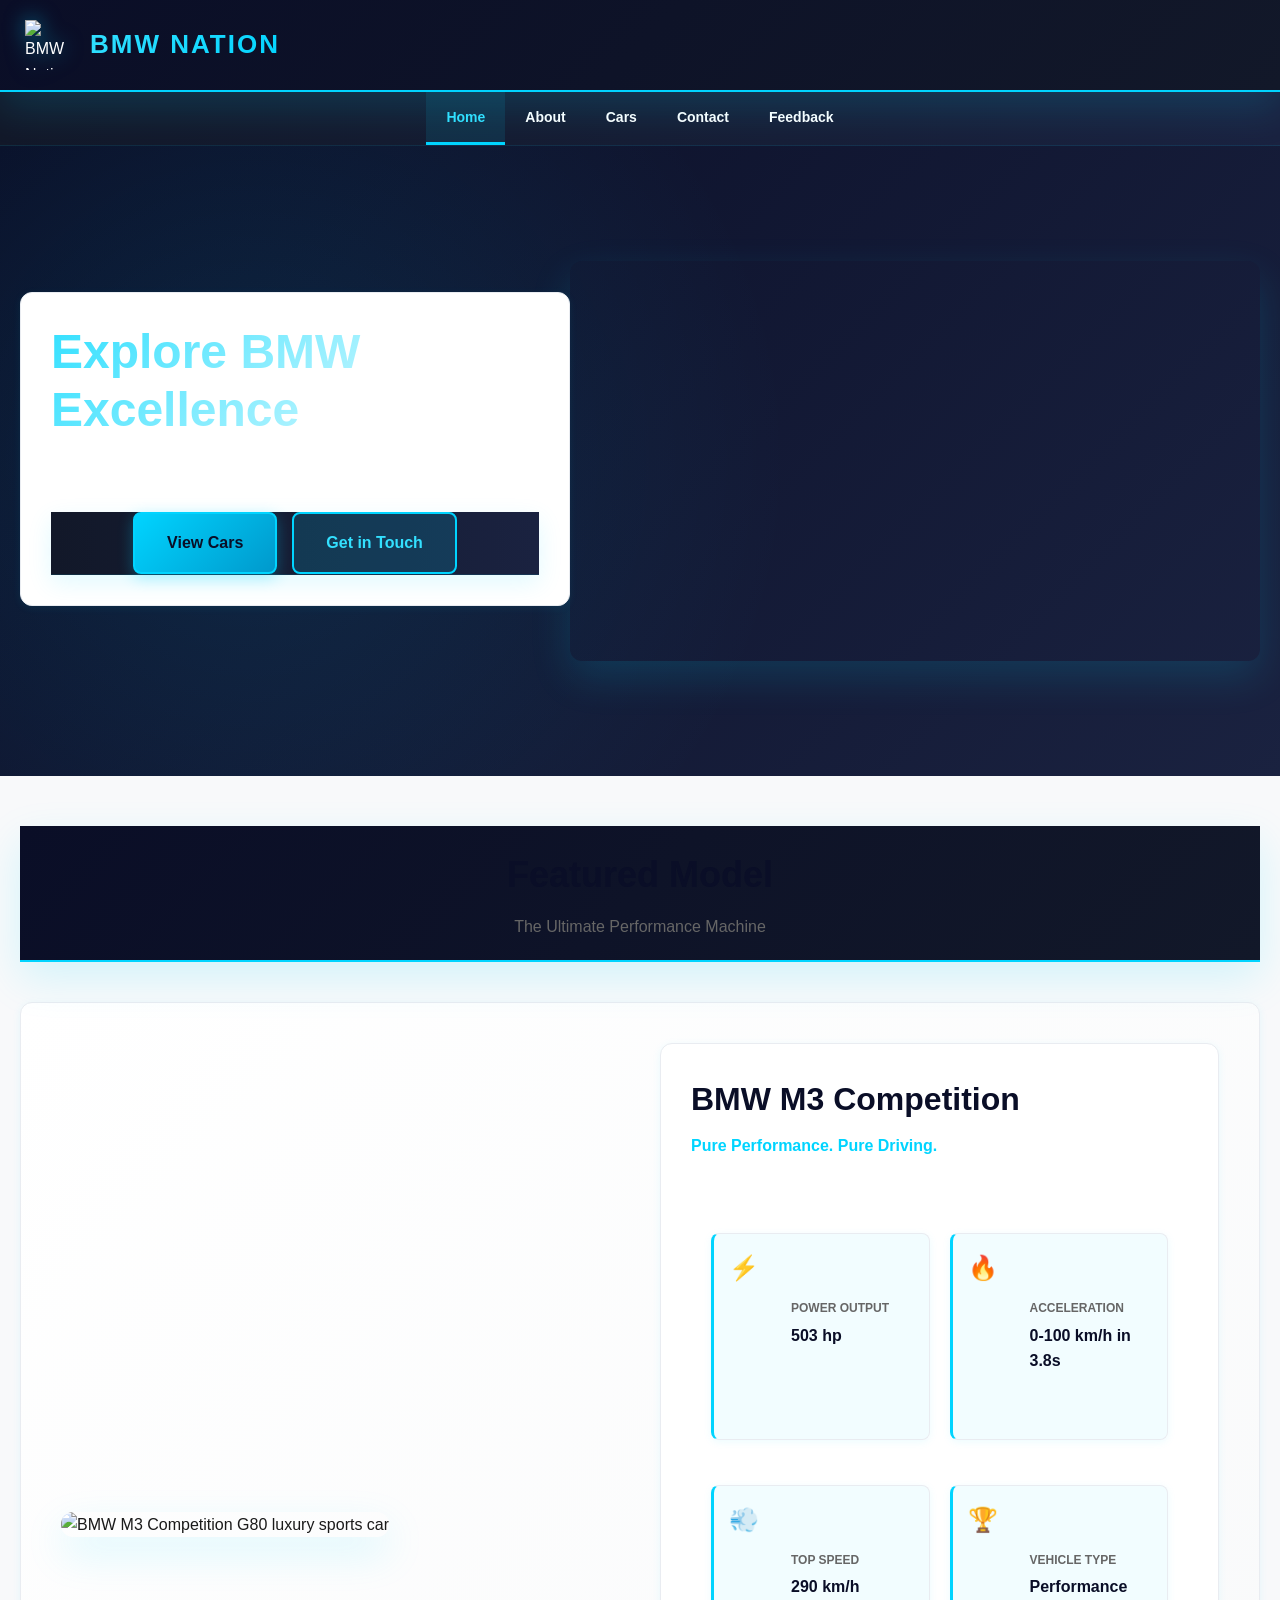
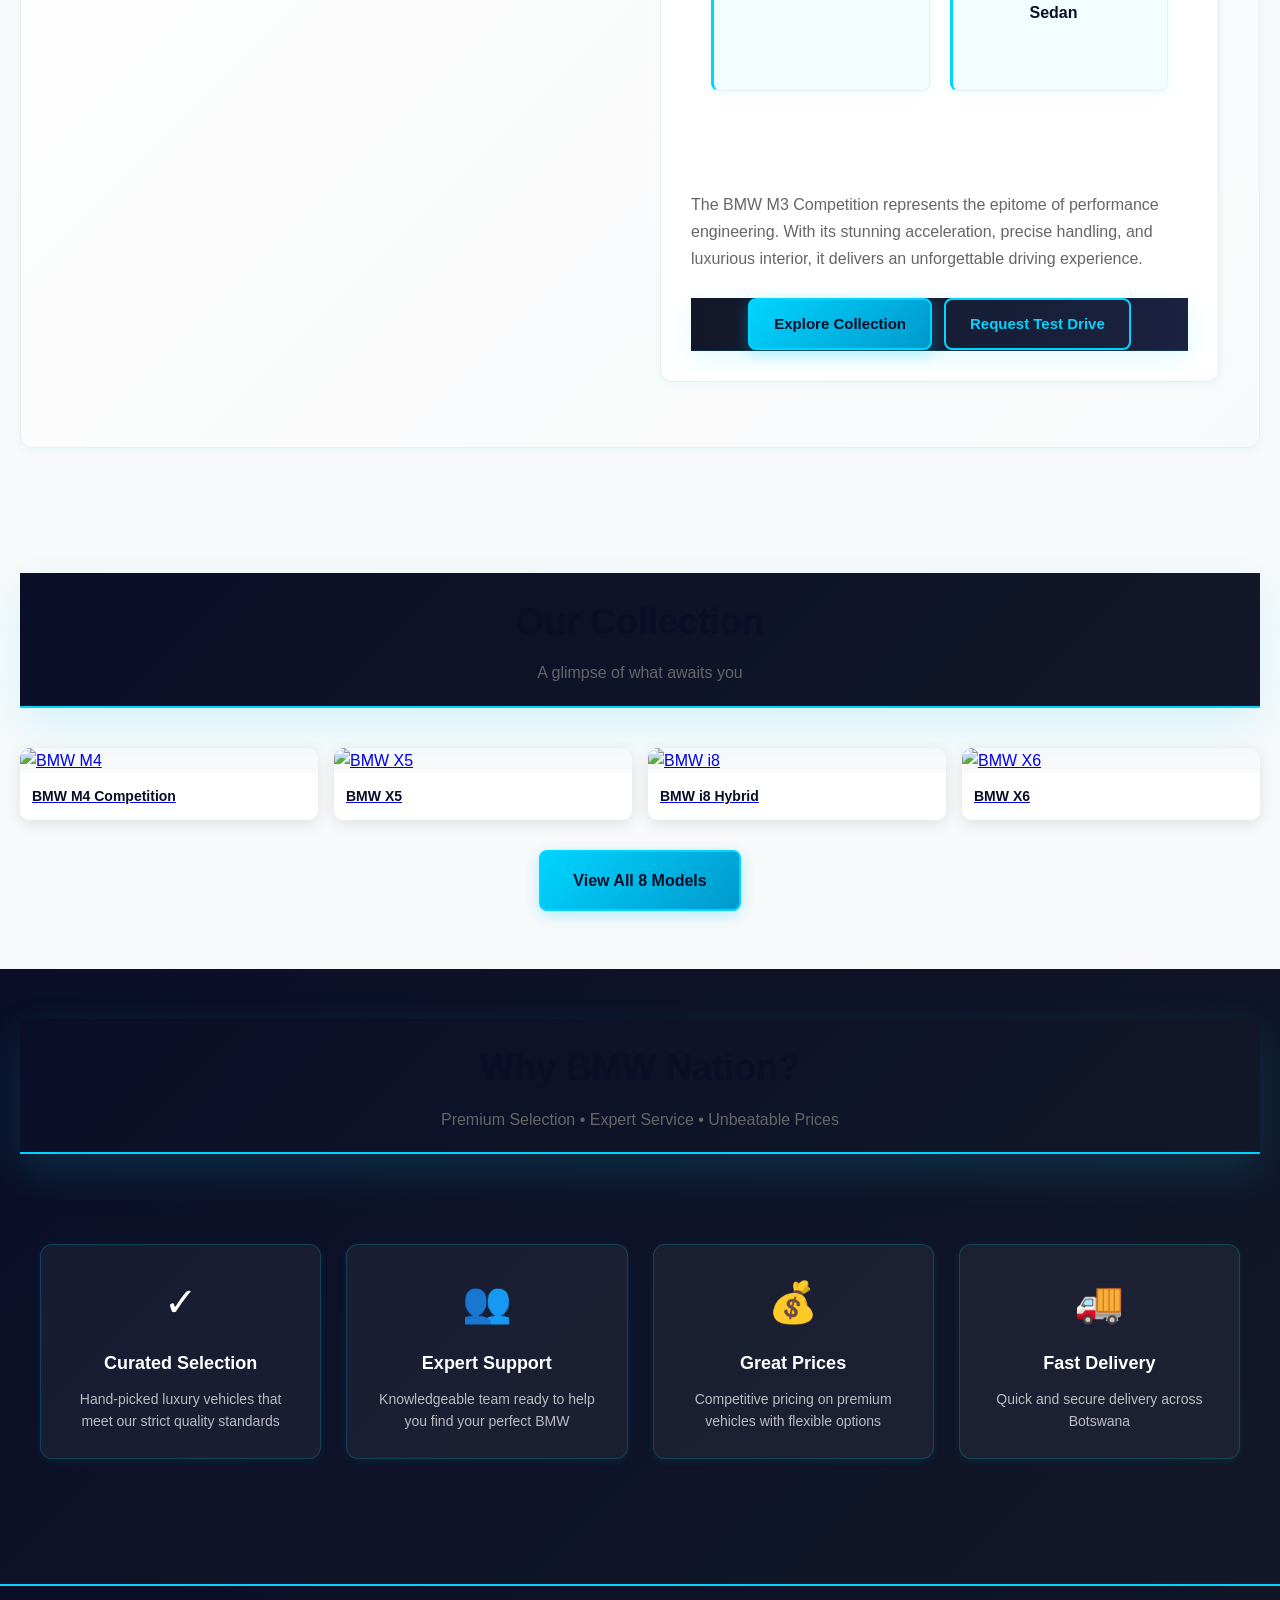
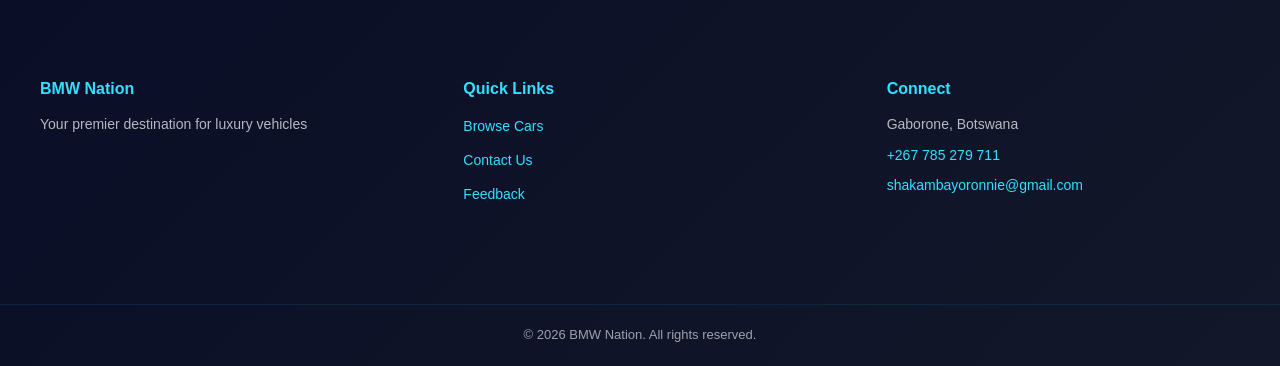
==== index.html @ ad5aec62 "Update index.html" ====
<!DOCTYPE html>
<html lang="en">
<head>
    <meta charset="UTF-8">
    <meta name="viewport" content="width=device-width, initial-scale=1.0">
    <meta name="description" content="BMW Nation - Explore luxury BMW vehicles with performance and innovation">
    <title>BMW Nation - Luxury Cars</title>
    <link rel="stylesheet" href="Styles.css">
</head>
<body>
    <header>
        <div class="header-container">
            <hgroup class="logo-section">
                <img src="logo.png" alt="BMW Nation Logo" class="logo">
                <h1>BMW NATION</h1>
            </hgroup>
            <p class="header-tagline">Luxury • Performance • Innovation</p>
        </div>
    </header>

    <nav aria-label="Main Navigation">
        <a href="index.html" class="nav-link active"><span>Home</span></a>
        <a href="About-us.html" class="nav-link"><span>About</span></a>
        <a href="Cars.html" class="nav-link"><span>Cars</span></a>
        <a href="Contact-us.html" class="nav-link"><span>Contact</span></a>
        <a href="Feedback.html" class="nav-link"><span>Feedback</span></a>
    </nav>

    <script>
        document.querySelectorAll('.nav-link').forEach(link => {
            if (link.href === window.location.href) {
                link.classList.add('active');
            } else {
                link.classList.remove('active');
            }
        });
    </script>

    <main>
        <section class="hero">
            <div class="hero-overlay"></div>
            <article class="hero-content">
                <h2 class="hero-title">Explore BMW Excellence</h2>
                <p class="hero-subtitle">Experience the pinnacle of luxury and performance</p>
                <nav class="hero-buttons">
                    <a href="Cars.html" class="btn btn-primary btn-lg">View Cars</a>
                    <a href="Contact-us.html" class="btn btn-secondary btn-lg">Get in Touch</a>
                </nav>
            </article>
            <div class="hero-image" style="
                background-image: url('https://upload.wikimedia.org/wikipedia/commons/3/31/BMW_G80_M3_Competition_BMW_Individual_Tanzanite_Blue_Metallic_%282%29.jpg');
                background-size: cover;
                background-position: center;
                display: block;
            "></div>
        </section>

        <section class="featured">
            <header class="section-header">
                <h2>Featured Model</h2>
                <p>The Ultimate Performance Machine</p>
            </header>
            <article class="featured-card">
                <figure class="featured-image">
                    <img src="https://upload.wikimedia.org/wikipedia/commons/3/31/BMW_G80_M3_Competition_BMW_Individual_Tanzanite_Blue_Metallic_%282%29.jpg"
                         alt="BMW M3 Competition G80 luxury sports car"
                         loading="eager">
                </figure>
                <article class="featured-content">
                    <h3>BMW M3 Competition</h3>
                    <p class="featured-tagline">Pure Performance. Pure Driving.</p>
                    <section class="specs-grid">
                        <article class="spec-item">
                            <span class="spec-icon">&#9889;</span>
                            <section class="spec-info">
                                <span class="spec-label">Power Output</span>
                                <span class="spec-value">503 hp</span>
                            </section>
                        </article>
                        <article class="spec-item">
                            <span class="spec-icon">&#128293;</span>
                            <section class="spec-info">
                                <span class="spec-label">Acceleration</span>
                                <span class="spec-value">0-100 km/h in 3.8s</span>
                            </section>
                        </article>
                        <article class="spec-item">
                            <span class="spec-icon">&#128168;</span>
                            <section class="spec-info">
                                <span class="spec-label">Top Speed</span>
                                <span class="spec-value">290 km/h</span>
                            </section>
                        </article>
                        <article class="spec-item">
                            <span class="spec-icon">&#127942;</span>
                            <section class="spec-info">
                                <span class="spec-label">Vehicle Type</span>
                                <span class="spec-value">Performance Sedan</span>
                            </section>
                        </article>
                    </section>
                    <p class="featured-description">The BMW M3 Competition represents the epitome of performance engineering. With its stunning acceleration, precise handling, and luxurious interior, it delivers an unforgettable driving experience.</p>
                    <nav class="featured-buttons">
                        <a href="Cars.html" class="btn btn-primary">Explore Collection</a>
                        <a href="Contact-us.html" class="btn btn-outline">Request Test Drive</a>
                    </nav>
                </article>
            </article>
        </section>

        <section style="padding: 50px 20px; background: #f8f9fa;">
            <header class="section-header">
                <h2>Our Collection</h2>
                <p>A glimpse of what awaits you</p>
            </header>
            <div style="display: grid; grid-template-columns: repeat(auto-fit, minmax(200px, 1fr)); gap: 16px; max-width: 1400px; margin: 0 auto;">
                <a href="Cars.html" style="display:block; border-radius:10px; overflow:hidden; box-shadow:0 4px 16px rgba(0,0,0,0.1); transition:transform 0.3s;" onmouseover="this.style.transform='translateY(-6px)'" onmouseout="this.style.transform='translateY(0)'">
                    <img src="https://upload.wikimedia.org/wikipedia/commons/c/c9/BMW_M4_Coupe_%28F82%29_front.JPG" alt="BMW M4" style="width:100%;height:150px;object-fit:cover;" loading="lazy">
                    <div style="padding:12px;background:#fff;font-weight:700;font-size:14px;color:#0a0e27;">BMW M4 Competition</div>
                </a>
                <a href="Cars.html" style="display:block; border-radius:10px; overflow:hidden; box-shadow:0 4px 16px rgba(0,0,0,0.1); transition:transform 0.3s;" onmouseover="this.style.transform='translateY(-6px)'" onmouseout="this.style.transform='translateY(0)'">
                    <img src="https://upload.wikimedia.org/wikipedia/commons/6/69/2024_BMW_X5.jpg" alt="BMW X5" style="width:100%;height:150px;object-fit:cover;" loading="lazy">
                    <div style="padding:12px;background:#fff;font-weight:700;font-size:14px;color:#0a0e27;">BMW X5</div>
                </a>
                <a href="Cars.html" style="display:block; border-radius:10px; overflow:hidden; box-shadow:0 4px 16px rgba(0,0,0,0.1); transition:transform 0.3s;" onmouseover="this.style.transform='translateY(-6px)'" onmouseout="this.style.transform='translateY(0)'">
                    <img src="https://upload.wikimedia.org/wikipedia/commons/b/b5/BMW_i8_%28I12%29_front.JPG" alt="BMW i8" style="width:100%;height:150px;object-fit:cover;" loading="lazy">
                    <div style="padding:12px;background:#fff;font-weight:700;font-size:14px;color:#0a0e27;">BMW i8 Hybrid</div>
                </a>
                <a href="Cars.html" style="display:block; border-radius:10px; overflow:hidden; box-shadow:0 4px 16px rgba(0,0,0,0.1); transition:transform 0.3s;" onmouseover="this.style.transform='translateY(-6px)'" onmouseout="this.style.transform='translateY(0)'">
                    <img src="https://upload.wikimedia.org/wikipedia/commons/1/15/BMW_X6_front.jpg" alt="BMW X6" style="width:100%;height:150px;object-fit:cover;" loading="lazy">
                    <div style="padding:12px;background:#fff;font-weight:700;font-size:14px;color:#0a0e27;">BMW X6</div>
                </a>
            </div>
            <div style="text-align:center;margin-top:30px;">
                <a href="Cars.html" class="btn btn-primary btn-lg">View All 8 Models</a>
            </div>
        </section>

        <section class="highlights">
            <header class="section-header">
                <h2>Why BMW Nation?</h2>
                <p>Premium Selection • Expert Service • Unbeatable Prices</p>
            </header>
            <section class="highlights-grid">
                <article class="highlight-card">
                    <span class="highlight-icon">&#10003;</span>
                    <h3>Curated Selection</h3>
                    <p>Hand-picked luxury vehicles that meet our strict quality standards</p>
                </article>
                <article class="highlight-card">
                    <span class="highlight-icon">&#128101;</span>
                    <h3>Expert Support</h3>
                    <p>Knowledgeable team ready to help you find your perfect BMW</p>
                </article>
                <article class="highlight-card">
                    <span class="highlight-icon">&#128176;</span>
                    <h3>Great Prices</h3>
                    <p>Competitive pricing on premium vehicles with flexible options</p>
                </article>
                <article class="highlight-card">
                    <span class="highlight-icon">&#128666;</span>
                    <h3>Fast Delivery</h3>
                    <p>Quick and secure delivery across Botswana</p>
                </article>
            </section>
        </section>
    </main>

    <footer>
        <div class="footer-content">
            <section class="footer-section">
                <h4>BMW Nation</h4>
                <p>Your premier destination for luxury vehicles</p>
            </section>
            <section class="footer-section">
                <h4>Quick Links</h4>
                <ul>
                    <li><a href="Cars.html">Browse Cars</a></li>
                    <li><a href="Contact-us.html">Contact Us</a></li>
                    <li><a href="Feedback.html">Feedback</a></li>
                </ul>
            </section>
            <section class="footer-section">
                <h4>Connect</h4>
                <p>Gaborone, Botswana</p>
                <p><a href="tel:+267785279711">+267 785 279 711</a></p>
                <p><a href="mailto:shakambayoronnie@gmail.com">shakambayoronnie@gmail.com</a></p>
            </section>
        </div>
        <div class="footer-bottom">
            <p>&copy; 2026 BMW Nation. All rights reserved.</p>
        </div>
    </footer>
</body>
</html>
---- Styles.css ----
/* =========================
   RESET & BASE STYLES
========================= */
* {
    margin: 0;
    padding: 0;
    box-sizing: border-box;
}

html {
    scroll-behavior: smooth;
}

/* =========================
   ROOT VARIABLES - CAR THEMED
========================= */
:root {
    --primary: #00d4ff;
    --primary-dark: #0099cc;
    --primary-light: #33e0ff;
    --dark: #0a0e27;
    --dark-secondary: #121829;
    --dark-tertiary: #1a2240;
    --light: #f8f9fa;
    --light-gray: #e9ecf1;
    --white: #ffffff;
    --text: #1a1a1a;
    --text-light: #666;
    --success: #4caf50;
    --error: #f44336;
    --accent: #ff6b35;
    --shadow-sm: 0 2px 8px rgba(0,212,255,0.08);
    --shadow-md: 0 8px 24px rgba(0,212,255,0.12);
    --shadow-lg: 0 16px 40px rgba(0,212,255,0.15);
    --transition: 0.3s cubic-bezier(0.25, 0.46, 0.45, 0.94);
}

/* =========================
   BODY & MAIN LAYOUT
========================= */
body {
    font-family: 'Segoe UI', Roboto, 'Helvetica Neue', Arial, sans-serif;
    background: var(--light);
    color: var(--text);
    min-height: 100vh;
    display: flex;
    flex-direction: column;
    overflow-x: hidden;
    line-height: 1.6;
}

main {
    flex: 1;
}

/* =========================
   HEADER - CAR LUXURY STYLE
========================= */
header {
    background: linear-gradient(135deg, var(--dark) 0%, var(--dark-secondary) 100%);
    color: var(--white);
    padding: 20px 25px;
    box-shadow: var(--shadow-lg);
    position: sticky;
    top: 0;
    z-index: 100;
    border-bottom: 2px solid var(--primary);
}

.header-container {
    display: flex;
    justify-content: space-between;
    align-items: center;
    max-width: 1400px;
    margin: 0 auto;
}

.logo-section {
    display: flex;
    align-items: center;
    gap: 15px;
}

header img {
    width: 50px;
    height: 50px;
    object-fit: contain;
    filter: drop-shadow(0 0 10px rgba(0,212,255,0.5));
}

header h1 {
    font-size: 26px;
    font-weight: 800;
    letter-spacing: 2px;
    background: linear-gradient(135deg, var(--primary-light) 0%, var(--primary) 100%);
    -webkit-background-clip: text;
    -webkit-text-fill-color: transparent;
    background-clip: text;
}

.header-tagline {
    font-size: 13px;
    color: var(--primary-light);
    font-weight: 600;
    letter-spacing: 1px;
    display: none;
}

/* =========================
   NAVIGATION - CAR THEMED
========================= */
nav {
    background: linear-gradient(90deg, var(--dark-secondary) 0%, var(--dark-tertiary) 100%);
    padding: 0;
    display: flex;
    justify-content: center;
    gap: 0;
    flex-wrap: wrap;
    box-shadow: var(--shadow-md);
    border-bottom: 1px solid rgba(0,212,255,0.1);
}

.nav-link {
    color: var(--white);
    text-decoration: none;
    padding: 14px 20px;
    font-weight: 600;
    font-size: 14px;
    transition: var(--transition);
    border-bottom: 3px solid transparent;
    display: flex;
    align-items: center;
    gap: 8px;
    position: relative;
}

.nav-icon {
    font-size: 18px;
    display: inline-block;
}

.nav-link:hover,
.nav-link.active {
    background: rgba(0,212,255,0.1);
    color: var(--primary-light);
    border-bottom-color: var(--primary);
}

/* =========================
   BUTTONS - WORKING & STYLED
========================= */
.btn {
    padding: 12px 24px;
    border: none;
    border-radius: 8px;
    cursor: pointer;
    font-weight: 700;
    font-size: 15px;
    transition: var(--transition);
    text-decoration: none;
    display: inline-block;
    text-align: center;
    outline: none;
    position: relative;
    overflow: hidden;
}

.btn:active {
    transform: scale(0.98);
}

/* Primary Button */
.btn-primary {
    background: linear-gradient(135deg, var(--primary) 0%, var(--primary-dark) 100%);
    color: var(--dark);
    border: 2px solid var(--primary);
    box-shadow: 0 4px 15px rgba(0,212,255,0.3);
}

.btn-primary:hover {
    transform: translateY(-2px);
    box-shadow: 0 8px 25px rgba(0,212,255,0.4);
    background: linear-gradient(135deg, var(--primary-light) 0%, var(--primary) 100%);
}

.btn-primary:disabled {
    opacity: 0.5;
    cursor: not-allowed;
    transform: none;
}

/* Secondary Button */
.btn-secondary {
    background: rgba(0,212,255,0.15);
    color: var(--primary-light);
    border: 2px solid var(--primary);
}

.btn-secondary:hover {
    background: var(--primary);
    color: var(--dark);
    transform: translateY(-2px);
}

/* Outline Button */
.btn-outline {
    background: transparent;
    color: var(--primary);
    border: 2px solid var(--primary);
}

.btn-outline:hover {
    background: var(--primary);
    color: var(--dark);
    transform: translateY(-2px);
}

/* Small Button */
.btn-small {
    padding: 8px 16px;
    font-size: 13px;
    border-radius: 6px;
}

/* Large Button */
.btn-lg {
    padding: 16px 32px;
    font-size: 16px;
}

/* Block Button */
.btn-block {
    width: 100%;
}

/* Pagination Button */
.btn-pagination {
    padding: 10px 18px;
    background: var(--dark-secondary);
    color: var(--white);
    border: 2px solid var(--primary);
    font-size: 13px;
}

.btn-pagination:hover:not(:disabled) {
    background: var(--primary);
    color: var(--dark);
}

.btn-pagination:disabled {
    opacity: 0.3;
    cursor: not-allowed;
}

/* =========================
   SECTIONS
========================= */
section {
    padding: 50px 20px;
}

article {
    background: var(--white);
    padding: 30px;
    border-radius: 12px;
    margin-bottom: 25px;
    box-shadow: var(--shadow-sm);
    transition: var(--transition);
    border: 1px solid var(--light-gray);
}

article:hover {
    box-shadow: var(--shadow-md);
    transform: translateY(-2px);
}

/* =========================
   HERO SECTION - CAR THEMED
========================= */
.hero {
    min-height: 70vh;
    background: linear-gradient(135deg, var(--dark) 0%, var(--dark-tertiary) 100%);
    display: flex;
    align-items: center;
    justify-content: space-between;
    text-align: left;
    color: var(--white);
    position: relative;
    overflow: hidden;
    padding: 60px 20px;
}

.hero-overlay {
    position: absolute;
    top: 0;
    left: 0;
    right: 0;
    bottom: 0;
    background: radial-gradient(circle at 20% 50%, rgba(0,212,255,0.1) 0%, transparent 50%);
    pointer-events: none;
}

.hero-content {
    z-index: 2;
    max-width: 550px;
    animation: fadeInUp 0.8s ease-out;
}

.hero-title {
    font-size: 48px;
    font-weight: 800;
    margin-bottom: 15px;
    background: linear-gradient(135deg, var(--primary-light) 0%, var(--white) 100%);
    -webkit-background-clip: text;
    -webkit-text-fill-color: transparent;
    background-clip: text;
    line-height: 1.2;
}

.hero-subtitle {
    font-size: 18px;
    color: rgba(255,255,255,0.8);
    margin-bottom: 30px;
    line-height: 1.6;
}

.hero-buttons {
    display: flex;
    gap: 15px;
    flex-wrap: wrap;
}

.hero-image {
    flex: 1;
    min-height: 400px;
    border-radius: 12px;
    box-shadow: var(--shadow-lg);
    display: none;
}

@keyframes fadeInUp {
    from {
        opacity: 0;
        transform: translateY(30px);
    }
    to {
        opacity: 1;
        transform: translateY(0);
    }
}

/* =========================
   FEATURED SECTION
========================= */
.featured {
    max-width: 1400px;
    margin: 0 auto;
}

.section-header {
    text-align: center;
    margin-bottom: 40px;
}

.section-header h2 {
    font-size: 36px;
    font-weight: 800;
    color: var(--dark);
    margin-bottom: 10px;
}

.section-header p {
    font-size: 16px;
    color: var(--text-light);
}

.featured-card {
    display: grid;
    grid-template-columns: 1fr 1fr;
    gap: 40px;
    align-items: center;
    padding: 40px;
    background: linear-gradient(135deg, var(--white) 0%, var(--light) 100%);
    border: 1px solid var(--light-gray);
}

.featured-image img {
    width: 100%;
    border-radius: 12px;
    box-shadow: var(--shadow-lg);
    transition: var(--transition);
}

.featured-image:hover img {
    transform: scale(1.05);
}

.featured-content h3 {
    font-size: 32px;
    font-weight: 800;
    margin-bottom: 8px;
    color: var(--dark);
}

.featured-tagline {
    color: var(--primary);
    font-weight: 700;
    margin-bottom: 20px;
    font-size: 16px;
}

.specs-grid {
    display: grid;
    grid-template-columns: 1fr 1fr;
    gap: 20px;
    margin: 25px 0;
}

.spec-item {
    display: flex;
    gap: 12px;
    padding: 15px;
    background: rgba(0,212,255,0.05);
    border-radius: 8px;
    border-left: 3px solid var(--primary);
}

.spec-icon {
    font-size: 24px;
}

.spec-label {
    display: block;
    font-size: 12px;
    color: var(--text-light);
    font-weight: 600;
    text-transform: uppercase;
    margin-bottom: 4px;
}

.spec-value {
    display: block;
    font-size: 16px;
    font-weight: 700;
    color: var(--dark);
}

.featured-description {
    color: var(--text-light);
    margin: 20px 0;
    line-height: 1.7;
}

.featured-buttons {
    display: flex;
    gap: 12px;
    margin-top: 25px;
}

/* =========================
   HIGHLIGHTS SECTION
========================= */
.highlights {
    background: linear-gradient(135deg, var(--dark) 0%, var(--dark-secondary) 100%);
    color: var(--white);
}

.highlights-grid {
    display: grid;
    grid-template-columns: repeat(auto-fit, minmax(250px, 1fr));
    gap: 25px;
}

.highlight-card {
    background: rgba(255,255,255,0.05);
    padding: 25px;
    border-radius: 12px;
    text-align: center;
    border: 1px solid rgba(0,212,255,0.2);
    transition: var(--transition);
}

.highlight-card:hover {
    background: rgba(0,212,255,0.1);
    border-color: var(--primary);
    transform: translateY(-5px);
}

.highlight-icon {
    font-size: 40px;
    margin-bottom: 15px;
    display: inline-block;
    transition: var(--transition);
}

.highlight-card:hover .highlight-icon {
    transform: scale(1.2) rotate(5deg);
}

.highlight-card h3 {
    font-size: 18px;
    font-weight: 700;
    margin-bottom: 10px;
    color: var(--white);
}

.highlight-card p {
    font-size: 14px;
    color: rgba(255,255,255,0.7);
    line-height: 1.6;
}

/* =========================
   CAR GRID
========================= */
.showroom {
    max-width: 1400px;
    margin: 0 auto;
}

.car-grid {
    display: grid;
    grid-template-columns: repeat(auto-fit, minmax(280px, 1fr));
    gap: 25px;
    padding: 20px 0;
}

.car-card {
    background: var(--white);
    border-radius: 12px;
    overflow: hidden;
    box-shadow: var(--shadow-sm);
    transition: var(--transition);
    border: 1px solid var(--light-gray);
    display: flex;
    flex-direction: column;
}

.car-card:hover {
    transform: translateY(-10px);
    box-shadow: var(--shadow-lg);
    border-color: var(--primary);
}

.car-image-wrapper {
    position: relative;
    overflow: hidden;
    height: 240px;
}

.car-image-wrapper img {
    width: 100%;
    height: 100%;
    object-fit: cover;
    transition: var(--transition);
}

.car-card:hover .car-image-wrapper img {
    transform: scale(1.1) rotate(1deg);
}

.car-badge {
    position: absolute;
    top: 12px;
    right: 12px;
    background: var(--primary);
    color: var(--dark);
    padding: 6px 12px;
    border-radius: 20px;
    font-weight: 700;
    font-size: 12px;
    text-transform: uppercase;
}

.car-body {
    padding: 20px;
    flex-grow: 1;
    display: flex;
    flex-direction: column;
}

.car-body h3 {
    font-size: 20px;
    margin-bottom: 8px;
    color: var(--dark);
    font-weight: 800;
}

.car-specs {
    color: var(--text-light);
    font-size: 13px;
    margin-bottom: 8px;
    font-weight: 500;
}

.car-price {
    color: var(--primary);
    font-size: 18px;
    font-weight: 800;
    margin-bottom: 12px;
}

.car-body .btn {
    margin-top: auto;
}

/* =========================
   PAGINATION
========================= */
.pagination-container {
    display: flex;
    justify-content: center;
    align-items: center;
    gap: 20px;
    padding: 40px 20px;
    flex-wrap: wrap;
}

.page-info {
    font-weight: 700;
    color: var(--dark);
    min-width: 140px;
    text-align: center;
    font-size: 15px;
}

/* =========================
   CONTACT SECTION
========================= */
.contact-hero {
    background: linear-gradient(135deg, var(--dark) 0%, var(--dark-secondary) 100%);
    color: var(--white);
    text-align: center;
    padding: 60px 20px;
    border-bottom: 2px solid var(--primary);
}

.contact-hero-content h2 {
    font-size: 36px;
    color: var(--white);
    margin-bottom: 12px;
    font-weight: 800;
}

.contact-hero-content p {
    font-size: 16px;
    color: var(--primary-light);
}

.contact-section {
    max-width: 1400px;
    margin: 0 auto;
}

.contact-grid {
    display: grid;
    grid-template-columns: 1fr 1fr;
    gap: 30px;
}

.contact-info-card,
.contact-form-card {
    padding: 30px;
    background: var(--white);
    border-radius: 12px;
    box-shadow: var(--shadow-sm);
    border: 1px solid var(--light-gray);
}

.contact-info-card h3,
.contact-form-card h3 {
    font-size: 22px;
    margin-bottom: 25px;
    color: var(--dark);
    font-weight: 800;
}

.info-item {
    display: flex;
    gap: 15px;
    margin-bottom: 25px;
    padding-bottom: 20px;
    border-bottom: 1px solid var(--light-gray);
}

.info-item:last-child {
    border-bottom: none;
}

.info-icon {
    font-size: 28px;
    flex-shrink: 0;
}

.info-label {
    font-weight: 700;
    color: var(--primary);
    font-size: 12px;
    text-transform: uppercase;
    margin-bottom: 4px;
    display: block;
}

.info-text {
    color: var(--text);
    font-weight: 500;
    margin: 0;
}

.info-text a {
    color: var(--primary);
    text-decoration: none;
    font-weight: 700;
    transition: var(--transition);
}

.info-text a:hover {
    color: var(--primary-dark);
    text-decoration: underline;
}

/* =========================
   FORM STYLES
========================= */
.form-group {
    margin-bottom: 20px;
}

label {
    display: block;
    font-weight: 700;
    margin-bottom: 8px;
    color: var(--dark);
    font-size: 14px;
}

input[type="text"],
input[type="email"],
input[type="tel"],
input[type="number"],
textarea,
input[type="range"] {
    width: 100%;
    padding: 12px 14px;
    border: 2px solid var(--light-gray);
    border-radius: 8px;
    font-family: inherit;
    font-size: 14px;
    transition: var(--transition);
    background: var(--white);
}

input[type="text"]:focus,
input[type="email"]:focus,
input[type="tel"]:focus,
input[type="number"]:focus,
textarea:focus {
    outline: none;
    border-color: var(--primary);
    box-shadow: 0 0 0 3px rgba(0,212,255,0.1);
}

textarea {
    resize: vertical;
    min-height: 120px;
}

input[type="range"] {
    padding: 0;
    height: 6px;
    cursor: pointer;
}

.error-message {
    color: var(--error);
    font-size: 13px;
    margin-top: 6px;
    display: none;
    font-weight: 600;
}

.success-message {
    background: #e8f5e9;
    color: var(--success);
    padding: 14px 16px;
    border-radius: 8px;
    margin-top: 15px;
    font-weight: 600;
    border-left: 4px solid var(--success);
}

/* =========================
   RATING INPUT
========================= */
.rating-input {
    display: flex;
    gap: 15px;
    align-items: center;
}

#rating-display {
    font-weight: 700;
    color: var(--primary);
    min-width: 70px;
    text-align: right;
    font-size: 16px;
}

/* =========================
   FEEDBACK SECTION
========================= */
.feedback-hero {
    background: linear-gradient(135deg, var(--dark) 0%, var(--dark-secondary) 100%);
    color: var(--white);
    text-align: center;
    padding: 60px 20px;
    border-bottom: 2px solid var(--primary);
}

.feedback-hero-content h2 {
    font-size: 36px;
    color: var(--white);
    margin-bottom: 12px;
    font-weight: 800;
}

.feedback-hero-content p {
    font-size: 16px;
    color: var(--primary-light);
}

.feedback-section {
    max-width: 1400px;
    margin: 0 auto;
}

.feedback-grid {
    display: grid;
    grid-template-columns: 1fr 1fr;
    gap: 30px;
}

.feedback-form-card,
.feedback-list-card {
    padding: 30px;
    background: var(--white);
    border-radius: 12px;
    box-shadow: var(--shadow-sm);
    border: 1px solid var(--light-gray);
}

.feedback-form-card h3,
.feedback-list-card h3 {
    font-size: 22px;
    margin-bottom: 25px;
    color: var(--dark);
    font-weight: 800;
}

.feedback-card {
    background: linear-gradient(135deg, var(--white) 0%, var(--light) 100%);
    padding: 18px;
    margin-bottom: 15px;
    border-radius: 10px;
    box-shadow: var(--shadow-sm);
    transition: var(--transition);
    border-left: 4px solid var(--primary);
    border: 1px solid var(--light-gray);
}

.feedback-card:hover {
    box-shadow: var(--shadow-md);
    transform: translateY(-2px);
    border-color: var(--primary);
}

.feedback-header {
    display: flex;
    justify-content: space-between;
    align-items: center;
    margin-bottom: 12px;
}

.feedback-header h4 {
    font-size: 16px;
    margin: 0;
    color: var(--dark);
    font-weight: 700;
}

.feedback-rating {
    color: #ffc107;
    font-weight: 700;
    font-size: 14px;
}

.feedback-message {
    color: var(--text-light);
    margin-bottom: 10px;
    line-height: 1.5;
    font-size: 14px;
}

.feedback-meta {
    font-size: 12px;
    color: #999;
    font-style: italic;
}

.empty-state {
    text-align: center;
    color: var(--text-light);
    padding: 30px;
    font-style: italic;
}

#feedback-count {
    color: var(--primary);
    font-weight: 700;
}

/* =========================
   ABOUT PAGE
========================= */
.about-hero {
    background: linear-gradient(135deg, var(--dark) 0%, var(--dark-secondary) 100%);
    color: var(--white);
    text-align: center;
    padding: 60px 20px;
    border-bottom: 2px solid var(--primary);
}

.about-hero h2 {
    font-size: 36px;
    color: var(--white);
    margin-bottom: 12px;
    font-weight: 800;
}

.about-hero p {
    font-size: 16px;
    color: var(--primary-light);
}

.about-content {
    max-width: 1000px;
    margin: 0 auto;
}

.about-article {
    padding: 30px;
}

.article-icon {
    font-size: 40px;
    margin-bottom: 15px;
    display: inline-block;
}

.about-article h3 {
    font-size: 24px;
    margin-bottom: 15px;
    color: var(--dark);
    font-weight: 800;
}

.features-list {
    display: grid;
    grid-template-columns: 1fr 1fr;
    gap: 20px;
    margin-top: 15px;
}

.feature-item {
    display: flex;
    gap: 12px;
    padding: 15px;
    background: rgba(0,212,255,0.05);
    border-radius: 8px;
    border-left: 3px solid var(--primary);
}

.feature-badge {
    font-size: 24px;
    flex-shrink: 0;
}

.feature-item strong {
    color: var(--dark);
    font-weight: 700;
    display: block;
    margin-bottom: 4px;
}

.feature-item p {
    font-size: 13px;
    color: var(--text-light);
    margin: 0;
}

.stats-article {
    background: linear-gradient(135deg, var(--dark) 0%, var(--dark-secondary) 100%);
    color: var(--white);
}

.stats-article h3 {
    color: var(--white);
}

.stats-grid {
    display: grid;
    grid-template-columns: repeat(auto-fit, minmax(150px, 1fr));
    gap: 20px;
    margin-top: 20px;
}

.stat {
    text-align: center;
    padding: 20px;
    background: rgba(0,212,255,0.1);
    border-radius: 8px;
    border: 1px solid rgba(0,212,255,0.2);
}

.stat-number {
    font-size: 32px;
    font-weight: 800;
    color: var(--primary-light);
    display: block;
    margin-bottom: 8px;
}

.stat-label {
    font-size: 13px;
    color: rgba(255,255,255,0.8);
    font-weight: 600;
    text-transform: uppercase;
}

.cta-article {
    text-align: center;
    background: linear-gradient(135deg, var(--primary) 0%, var(--primary-dark) 100%);
    color: var(--dark);
}

.cta-article h3 {
    color: var(--dark);
    margin-bottom: 12px;
}

.cta-article p {
    color: rgba(0,0,0,0.8);
    margin-bottom: 20px;
}

.cta-buttons {
    display: flex;
    gap: 12px;
    justify-content: center;
    flex-wrap: wrap;
}

.cta-section {
    text-align: center;
    padding: 60px 20px;
    background: linear-gradient(135deg, var(--dark) 0%, var(--dark-secondary) 100%);
    color: var(--white);
}

.cta-section h2 {
    color: var(--white);
    margin-bottom: 12px;
    font-size: 32px;
}

.cta-section p {
    color: var(--primary-light);
    margin-bottom: 25px;
    font-size: 16px;
}

.showroom-hero {
    background: linear-gradient(135deg, var(--dark) 0%, var(--dark-secondary) 100%);
    color: var(--white);
    text-align: center;
    padding: 60px 20px;
    border-bottom: 2px solid var(--primary);
}

.showroom-hero-content h2 {
    font-size: 36px;
    color: var(--white);
    margin-bottom: 12px;
    font-weight: 800;
}

.showroom-hero-content p {
    font-size: 16px;
    color: var(--primary-light);
}

/* =========================
   FOOTER - CAR THEMED
========================= */
footer {
    background: linear-gradient(135deg, var(--dark) 0%, var(--dark-secondary) 100%);
    color: var(--white);
    margin-top: auto;
    border-top: 2px solid var(--primary);
}

.footer-content {
    display: grid;
    grid-template-columns: repeat(auto-fit, minmax(250px, 1fr));
    gap: 30px;
    max-width: 1400px;
    margin: 0 auto;
    padding: 40px 20px;
}

.footer-section h4 {
    font-weight: 800;
    margin-bottom: 12px;
    color: var(--primary-light);
    font-size: 16px;
}

.footer-section p {
    color: rgba(255,255,255,0.7);
    margin-bottom: 8px;
    font-size: 14px;
}

.footer-section ul {
    list-style: none;
}

.footer-section li {
    margin-bottom: 8px;
}

.footer-section a {
    color: var(--primary-light);
    text-decoration: none;
    transition: var(--transition);
    font-size: 14px;
}

.footer-section a:hover {
    color: var(--primary);
    text-decoration: underline;
}

.footer-bottom {
    text-align: center;
    padding: 20px;
    border-top: 1px solid rgba(0,212,255,0.1);
    color: rgba(255,255,255,0.6);
    font-size: 13px;
}

/* =========================
   RESPONSIVE DESIGN
========================= */
@media (max-width: 1024px) {
    .featured-card {
        grid-template-columns: 1fr;
        gap: 25px;
    }

    .contact-grid,
    .feedback-grid {
        grid-template-columns: 1fr;
    }

    .car-grid {
        grid-template-columns: repeat(auto-fit, minmax(200px, 1fr));
    }
}

@media (max-width: 768px) {
    header {
        padding: 15px;
    }

    .header-container {
        flex-direction: column;
        gap: 10px;
    }

    header h1 {
        font-size: 20px;
    }

    .header-tagline {
        display: block;
    }

    nav {
        flex-wrap: wrap;
    }

    .nav-link {
        padding: 10px 12px;
        font-size: 12px;
        flex: 1;
        min-width: 60px;
    }

    .nav-icon {
        display: block;
    }

    section {
        padding: 35px 15px;
    }

    .hero {
        min-height: 50vh;
        padding: 40px 15px;
    }

    .hero-title {
        font-size: 28px;
    }

    .hero-subtitle {
        font-size: 14px;
    }

    .hero-buttons {
        flex-direction: column;
    }

    .section-header h2 {
        font-size: 26px;
    }

    .featured-card {
        padding: 20px;
    }

    .specs-grid {
        grid-template-columns: 1fr;
    }

    .highlights-grid {
        grid-template-columns: 1fr;
    }

    .car-grid {
        grid-template-columns: 1fr;
        gap: 15px;
    }

    .car-image-wrapper {
        height: 200px;
    }

    .pagination-container {
        flex-direction: column;
        gap: 12px;
        padding: 25px 15px;
    }

    .btn-pagination {
        width: 100%;
    }

    .contact-grid,
    .feedback-grid {
        gap: 20px;
    }

    .contact-info-card,
    .contact-form-card,
    .feedback-form-card,
    .feedback-list-card {
        padding: 20px;
    }

    .info-item {
        gap: 10px;
    }

    .features-list {
        grid-template-columns: 1fr;
    }

    .stats-grid {
        grid-template-columns: repeat(2, 1fr);
    }

    .footer-content {
        grid-template-columns: 1fr;
        gap: 20px;
        padding: 25px 15px;
    }
}

@media (max-width: 480px) {
    header {
        padding: 12px;
    }

    header img {
        width: 40px;
    }

    header h1 {
        font-size: 16px;
        letter-spacing: 1px;
    }

    .nav-link {
        padding: 8px;
        font-size: 11px;
    }

    .nav-icon {
        font-size: 16px;
    }

    section {
        padding: 25px 12px;
    }

    article {
        padding: 15px;
        margin-bottom: 15px;
    }

    .hero {
        min-height: 40vh;
        padding: 25px 12px;
    }

    .hero-title {
        font-size: 20px;
    }

    .hero-subtitle {
        font-size: 13px;
    }

    .btn {
        padding: 10px 16px;
        font-size: 14px;
    }

    .btn-lg {
        padding: 12px 20px;
        font-size: 14px;
    }

    .section-header h2 {
        font-size: 20px;
    }

    .car-grid {
        grid-template-columns: 1fr;
    }

    .car-image-wrapper {
        height: 180px;
    }

    .spec-item,
    .feature-item {
        flex-direction: column;
        align-items: flex-start;
    }

    .stats-grid {
        grid-template-columns: 1fr;
        gap: 12px;
    }

    .cta-buttons {
        flex-direction: column;
    }

    .cta-buttons .btn {
        width: 100%;
    }
}

/* =========================
   ACCESSIBILITY
========================= */
@media (prefers-reduced-motion: reduce) {
    * {
        animation-duration: 0.01ms !important;
        animation-iteration-count: 1 !important;
        transition-duration: 0.01ms !important;
    }
}

@media (prefers-color-scheme: dark) {
    body {
        background: var(--dark-secondary);
    }
}

/* Print Styles */
@media print {
    header,
    nav,
    footer {
        display: none;
    }

    main {
        padding: 20px;
    }
}
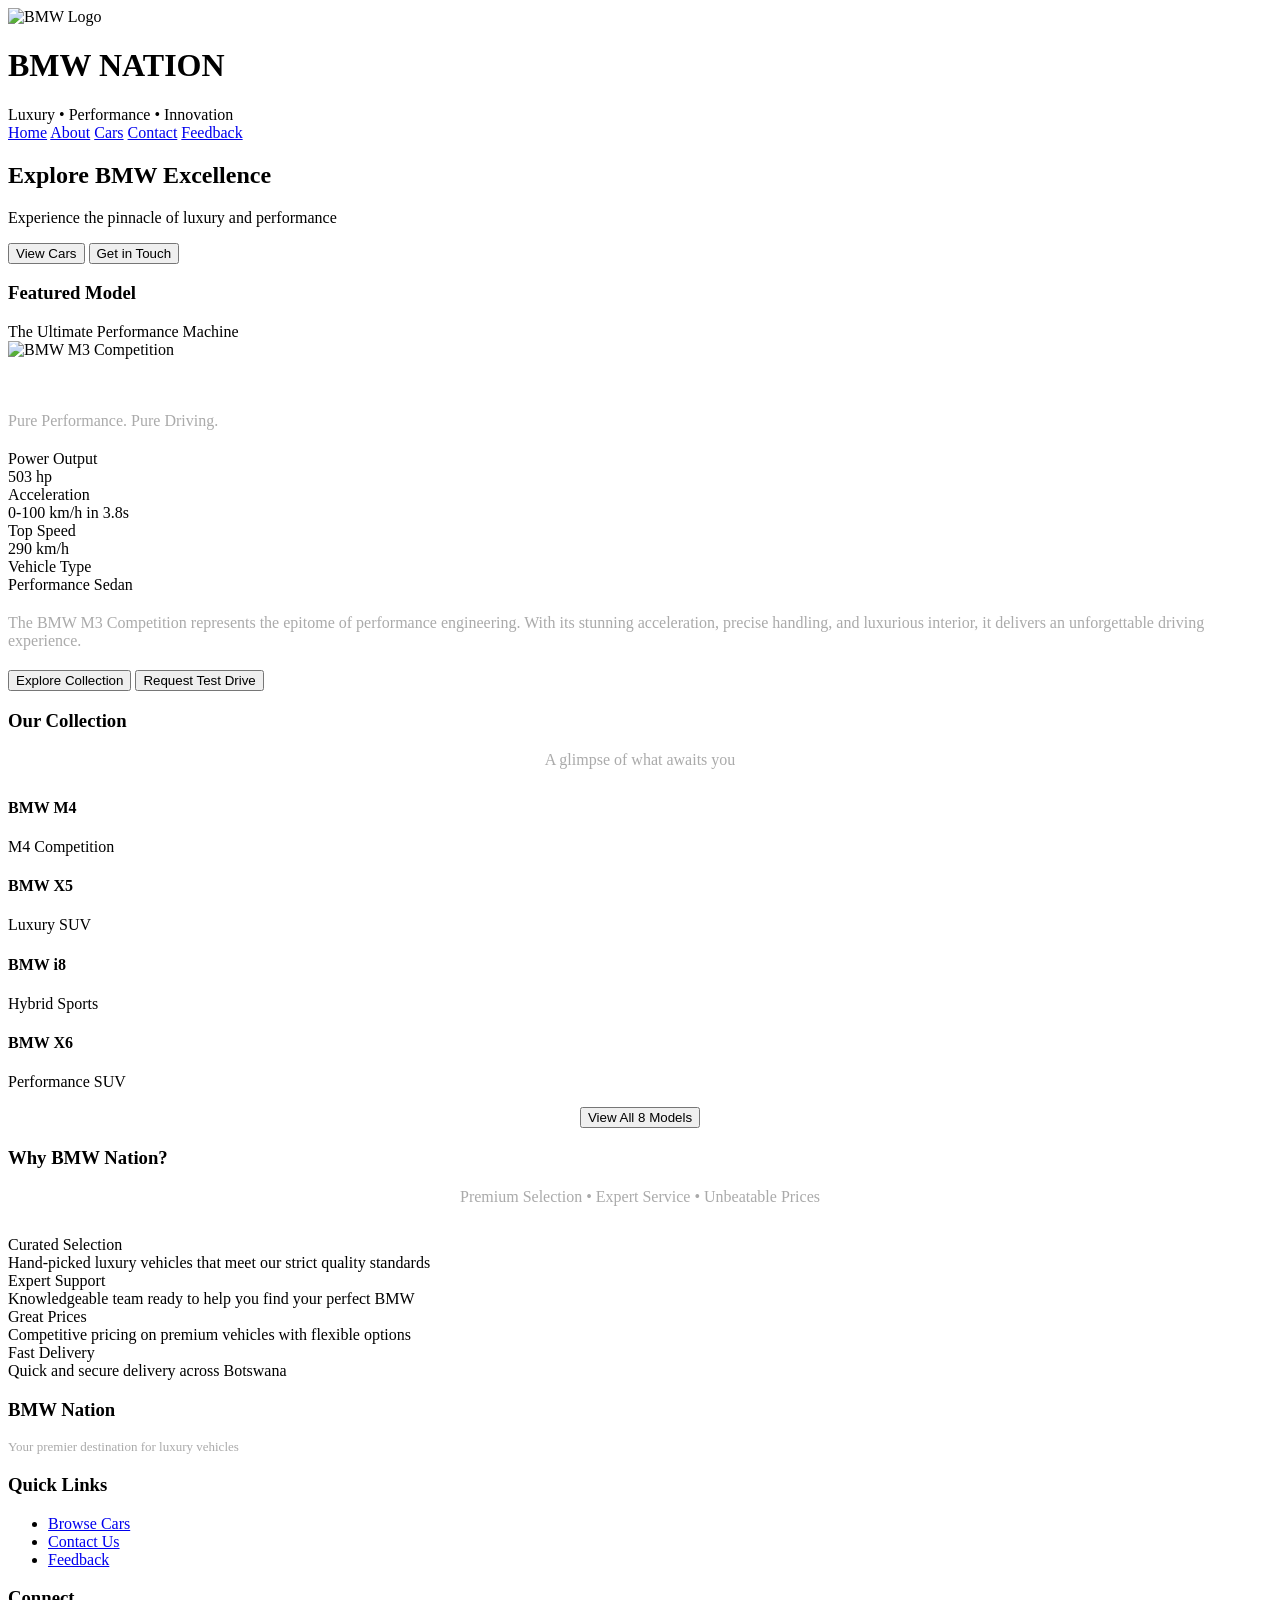
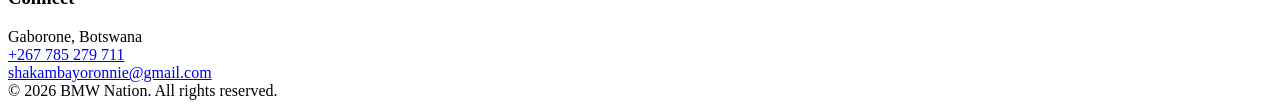
==== commit 38fd0306: "Update index.html" ====
--- a/index.html
+++ b/index.html
@@ -5,190 +5,156 @@
     <meta name="viewport" content="width=device-width, initial-scale=1.0">
     <meta name="description" content="BMW Nation - Explore luxury BMW vehicles with performance and innovation">
     <title>BMW Nation - Luxury Cars</title>
-    <link rel="stylesheet" href="Styles.css">
+    <link rel="stylesheet" href="styles.css">
 </head>
 <body>
+    <!-- Header -->
     <header>
-        <div class="header-container">
-            <hgroup class="logo-section">
-                <img src="logo.png" alt="BMW Nation Logo" class="logo">
+        <div class="logo">
+            <img src="https://upload.wikimedia.org/wikipedia/commons/4/44/BMW.svg" alt="BMW Logo">
+            <div>
                 <h1>BMW NATION</h1>
-            </hgroup>
-            <p class="header-tagline">Luxury • Performance • Innovation</p>
+                <div class="tagline">Luxury • Performance • Innovation</div>
+            </div>
         </div>
+        <nav>
+            <a href="index.html">Home</a>
+            <a href="About-us.html">About</a>
+            <a href="Cars.html">Cars</a>
+            <a href="Contact-us.html">Contact</a>
+            <a href="Feedback.html">Feedback</a>
+        </nav>
     </header>
 
-    <nav aria-label="Main Navigation">
-        <a href="index.html" class="nav-link active"><span>Home</span></a>
-        <a href="About-us.html" class="nav-link"><span>About</span></a>
-        <a href="Cars.html" class="nav-link"><span>Cars</span></a>
-        <a href="Contact-us.html" class="nav-link"><span>Contact</span></a>
-        <a href="Feedback.html" class="nav-link"><span>Feedback</span></a>
-    </nav>
+    <!-- Hero Section -->
+    <section class="hero">
+        <h2>Explore BMW Excellence</h2>
+        <p>Experience the pinnacle of luxury and performance</p>
+        <div class="buttons">
+            <button onclick="window.location.href='Cars.html'">View Cars</button>
+            <button onclick="window.location.href='Contact-us.html'">Get in Touch</button>
+        </div>
+    </section>
 
-    <script>
-        document.querySelectorAll('.nav-link').forEach(link => {
-            if (link.href === window.location.href) {
-                link.classList.add('active');
-            } else {
-                link.classList.remove('active');
-            }
-        });
-    </script>
+    <!-- Featured Model Section -->
+    <section class="featured">
+        <div class="featured-content">
+            <h3>Featured Model</h3>
+            <div class="featured-subtitle">The Ultimate Performance Machine</div>
+            <img src="https://upload.wikimedia.org/wikipedia/commons/3/31/BMW_G80_M3_Competition_BMW_Individual_Tanzanite_Blue_Metallic_%282%29.jpg" alt="BMW M3 Competition">
+            
+            <h4 style="color: #fff; font-size: 20px; margin: 20px 0 10px 0;">BMW M3 Competition</h4>
+            <p style="color: #aaa; margin: 0 0 20px 0;">Pure Performance. Pure Driving.</p>
 
-    <main>
-        <section class="hero">
-            <div class="hero-overlay"></div>
-            <article class="hero-content">
-                <h2 class="hero-title">Explore BMW Excellence</h2>
-                <p class="hero-subtitle">Experience the pinnacle of luxury and performance</p>
-                <nav class="hero-buttons">
-                    <a href="Cars.html" class="btn btn-primary btn-lg">View Cars</a>
-                    <a href="Contact-us.html" class="btn btn-secondary btn-lg">Get in Touch</a>
-                </nav>
-            </article>
-            <div class="hero-image" style="
-                background-image: url('https://upload.wikimedia.org/wikipedia/commons/3/31/BMW_G80_M3_Competition_BMW_Individual_Tanzanite_Blue_Metallic_%282%29.jpg');
-                background-size: cover;
-                background-position: center;
-                display: block;
-            "></div>
-        </section>
+            <!-- Specs Grid -->
+            <div class="specs">
+                <div class="spec-item">
+                    <div class="label">Power Output</div>
+                    <div class="value">503 hp</div>
+                </div>
+                <div class="spec-item">
+                    <div class="label">Acceleration</div>
+                    <div class="value">0-100 km/h in 3.8s</div>
+                </div>
+                <div class="spec-item">
+                    <div class="label">Top Speed</div>
+                    <div class="value">290 km/h</div>
+                </div>
+                <div class="spec-item">
+                    <div class="label">Vehicle Type</div>
+                    <div class="value">Performance Sedan</div>
+                </div>
+            </div>
 
-        <section class="featured">
-            <header class="section-header">
-                <h2>Featured Model</h2>
-                <p>The Ultimate Performance Machine</p>
-            </header>
-            <article class="featured-card">
-                <figure class="featured-image">
-                    <img src="https://upload.wikimedia.org/wikipedia/commons/3/31/BMW_G80_M3_Competition_BMW_Individual_Tanzanite_Blue_Metallic_%282%29.jpg"
-                         alt="BMW M3 Competition G80 luxury sports car"
-                         loading="eager">
-                </figure>
-                <article class="featured-content">
-                    <h3>BMW M3 Competition</h3>
-                    <p class="featured-tagline">Pure Performance. Pure Driving.</p>
-                    <section class="specs-grid">
-                        <article class="spec-item">
-                            <span class="spec-icon">&#9889;</span>
-                            <section class="spec-info">
-                                <span class="spec-label">Power Output</span>
-                                <span class="spec-value">503 hp</span>
-                            </section>
-                        </article>
-                        <article class="spec-item">
-                            <span class="spec-icon">&#128293;</span>
-                            <section class="spec-info">
-                                <span class="spec-label">Acceleration</span>
-                                <span class="spec-value">0-100 km/h in 3.8s</span>
-                            </section>
-                        </article>
-                        <article class="spec-item">
-                            <span class="spec-icon">&#128168;</span>
-                            <section class="spec-info">
-                                <span class="spec-label">Top Speed</span>
-                                <span class="spec-value">290 km/h</span>
-                            </section>
-                        </article>
-                        <article class="spec-item">
-                            <span class="spec-icon">&#127942;</span>
-                            <section class="spec-info">
-                                <span class="spec-label">Vehicle Type</span>
-                                <span class="spec-value">Performance Sedan</span>
-                            </section>
-                        </article>
-                    </section>
-                    <p class="featured-description">The BMW M3 Competition represents the epitome of performance engineering. With its stunning acceleration, precise handling, and luxurious interior, it delivers an unforgettable driving experience.</p>
-                    <nav class="featured-buttons">
-                        <a href="Cars.html" class="btn btn-primary">Explore Collection</a>
-                        <a href="Contact-us.html" class="btn btn-outline">Request Test Drive</a>
-                    </nav>
-                </article>
-            </article>
-        </section>
+            <p style="color: #aaa; margin: 20px 0;">The BMW M3 Competition represents the epitome of performance engineering. With its stunning acceleration, precise handling, and luxurious interior, it delivers an unforgettable driving experience.</p>
 
-        <section style="padding: 50px 20px; background: #f8f9fa;">
-            <header class="section-header">
-                <h2>Our Collection</h2>
-                <p>A glimpse of what awaits you</p>
-            </header>
-            <div style="display: grid; grid-template-columns: repeat(auto-fit, minmax(200px, 1fr)); gap: 16px; max-width: 1400px; margin: 0 auto;">
-                <a href="Cars.html" style="display:block; border-radius:10px; overflow:hidden; box-shadow:0 4px 16px rgba(0,0,0,0.1); transition:transform 0.3s;" onmouseover="this.style.transform='translateY(-6px)'" onmouseout="this.style.transform='translateY(0)'">
-                    <img src="https://upload.wikimedia.org/wikipedia/commons/c/c9/BMW_M4_Coupe_%28F82%29_front.JPG" alt="BMW M4" style="width:100%;height:150px;object-fit:cover;" loading="lazy">
-                    <div style="padding:12px;background:#fff;font-weight:700;font-size:14px;color:#0a0e27;">BMW M4 Competition</div>
-                </a>
-                <a href="Cars.html" style="display:block; border-radius:10px; overflow:hidden; box-shadow:0 4px 16px rgba(0,0,0,0.1); transition:transform 0.3s;" onmouseover="this.style.transform='translateY(-6px)'" onmouseout="this.style.transform='translateY(0)'">
-                    <img src="https://upload.wikimedia.org/wikipedia/commons/6/69/2024_BMW_X5.jpg" alt="BMW X5" style="width:100%;height:150px;object-fit:cover;" loading="lazy">
-                    <div style="padding:12px;background:#fff;font-weight:700;font-size:14px;color:#0a0e27;">BMW X5</div>
-                </a>
-                <a href="Cars.html" style="display:block; border-radius:10px; overflow:hidden; box-shadow:0 4px 16px rgba(0,0,0,0.1); transition:transform 0.3s;" onmouseover="this.style.transform='translateY(-6px)'" onmouseout="this.style.transform='translateY(0)'">
-                    <img src="https://upload.wikimedia.org/wikipedia/commons/b/b5/BMW_i8_%28I12%29_front.JPG" alt="BMW i8" style="width:100%;height:150px;object-fit:cover;" loading="lazy">
-                    <div style="padding:12px;background:#fff;font-weight:700;font-size:14px;color:#0a0e27;">BMW i8 Hybrid</div>
-                </a>
-                <a href="Cars.html" style="display:block; border-radius:10px; overflow:hidden; box-shadow:0 4px 16px rgba(0,0,0,0.1); transition:transform 0.3s;" onmouseover="this.style.transform='translateY(-6px)'" onmouseout="this.style.transform='translateY(0)'">
-                    <img src="https://upload.wikimedia.org/wikipedia/commons/1/15/BMW_X6_front.jpg" alt="BMW X6" style="width:100%;height:150px;object-fit:cover;" loading="lazy">
-                    <div style="padding:12px;background:#fff;font-weight:700;font-size:14px;color:#0a0e27;">BMW X6</div>
-                </a>
+            <div class="buttons">
+                <button onclick="window.location.href='Cars.html'">Explore Collection</button>
+                <button onclick="window.location.href='Contact-us.html'">Request Test Drive</button>
             </div>
-            <div style="text-align:center;margin-top:30px;">
-                <a href="Cars.html" class="btn btn-primary btn-lg">View All 8 Models</a>
+        </div>
+    </section>
+
+    <!-- Collection Section -->
+    <section class="collection">
+        <h3 class="collection-title">Our Collection</h3>
+        <p style="text-align: center; color: #aaa; margin: 0 0 30px 0;">A glimpse of what awaits you</p>
+
+        <div class="cars-grid">
+            <div class="car-card">
+                <h4>BMW M4</h4>
+                <p>M4 Competition</p>
             </div>
-        </section>
+            <div class="car-card">
+                <h4>BMW X5</h4>
+                <p>Luxury SUV</p>
+            </div>
+            <div class="car-card">
+                <h4>BMW i8</h4>
+                <p>Hybrid Sports</p>
+            </div>
+            <div class="car-card">
+                <h4>BMW X6</h4>
+                <p>Performance SUV</p>
+            </div>
+        </div>
 
-        <section class="highlights">
-            <header class="section-header">
-                <h2>Why BMW Nation?</h2>
-                <p>Premium Selection • Expert Service • Unbeatable Prices</p>
-            </header>
-            <section class="highlights-grid">
-                <article class="highlight-card">
-                    <span class="highlight-icon">&#10003;</span>
-                    <h3>Curated Selection</h3>
-                    <p>Hand-picked luxury vehicles that meet our strict quality standards</p>
-                </article>
-                <article class="highlight-card">
-                    <span class="highlight-icon">&#128101;</span>
-                    <h3>Expert Support</h3>
-                    <p>Knowledgeable team ready to help you find your perfect BMW</p>
-                </article>
-                <article class="highlight-card">
-                    <span class="highlight-icon">&#128176;</span>
-                    <h3>Great Prices</h3>
-                    <p>Competitive pricing on premium vehicles with flexible options</p>
-                </article>
-                <article class="highlight-card">
-                    <span class="highlight-icon">&#128666;</span>
-                    <h3>Fast Delivery</h3>
-                    <p>Quick and secure delivery across Botswana</p>
-                </article>
-            </section>
-        </section>
-    </main>
+        <div style="text-align: center;">
+            <button onclick="window.location.href='Cars.html'">View All 8 Models</button>
+        </div>
+    </section>
 
+    <!-- Why BMW Nation Section -->
+    <section class="why-section">
+        <h3 class="why-title">Why BMW Nation?</h3>
+        <p style="text-align: center; color: #aaa; margin: 0 0 30px 0;">Premium Selection • Expert Service • Unbeatable Prices</p>
+
+        <div class="features">
+            <div class="feature">
+                <div class="feature-title">Curated Selection</div>
+                <div class="feature-desc">Hand-picked luxury vehicles that meet our strict quality standards</div>
+            </div>
+            <div class="feature">
+                <div class="feature-title">Expert Support</div>
+                <div class="feature-desc">Knowledgeable team ready to help you find your perfect BMW</div>
+            </div>
+            <div class="feature">
+                <div class="feature-title">Great Prices</div>
+                <div class="feature-desc">Competitive pricing on premium vehicles with flexible options</div>
+            </div>
+            <div class="feature">
+                <div class="feature-title">Fast Delivery</div>
+                <div class="feature-desc">Quick and secure delivery across Botswana</div>
+            </div>
+        </div>
+    </section>
+
+    <!-- Footer -->
     <footer>
         <div class="footer-content">
-            <section class="footer-section">
-                <h4>BMW Nation</h4>
-                <p>Your premier destination for luxury vehicles</p>
-            </section>
-            <section class="footer-section">
-                <h4>Quick Links</h4>
+            <div class="footer-section">
+                <h3>BMW Nation</h3>
+                <p style="color: #aaa; font-size: 13px;">Your premier destination for luxury vehicles</p>
+            </div>
+            <div class="footer-section">
+                <h3>Quick Links</h3>
                 <ul>
                     <li><a href="Cars.html">Browse Cars</a></li>
                     <li><a href="Contact-us.html">Contact Us</a></li>
                     <li><a href="Feedback.html">Feedback</a></li>
                 </ul>
-            </section>
-            <section class="footer-section">
-                <h4>Connect</h4>
-                <p>Gaborone, Botswana</p>
-                <p><a href="tel:+267785279711">+267 785 279 711</a></p>
-                <p><a href="mailto:shakambayoronnie@gmail.com">shakambayoronnie@gmail.com</a></p>
-            </section>
+            </div>
+            <div class="footer-section">
+                <h3>Connect</h3>
+                <div class="contact-info">
+                    Gaborone, Botswana<br>
+                    <a href="tel:+267785279711">+267 785 279 711</a><br>
+                    <a href="mailto:shakambayoronnie@gmail.com">shakambayoronnie@gmail.com</a>
+                </div>
+            </div>
         </div>
-        <div class="footer-bottom">
-            <p>&copy; 2026 BMW Nation. All rights reserved.</p>
+        <div class="copyright">
+            © 2026 BMW Nation. All rights reserved.
         </div>
     </footer>
 </body>
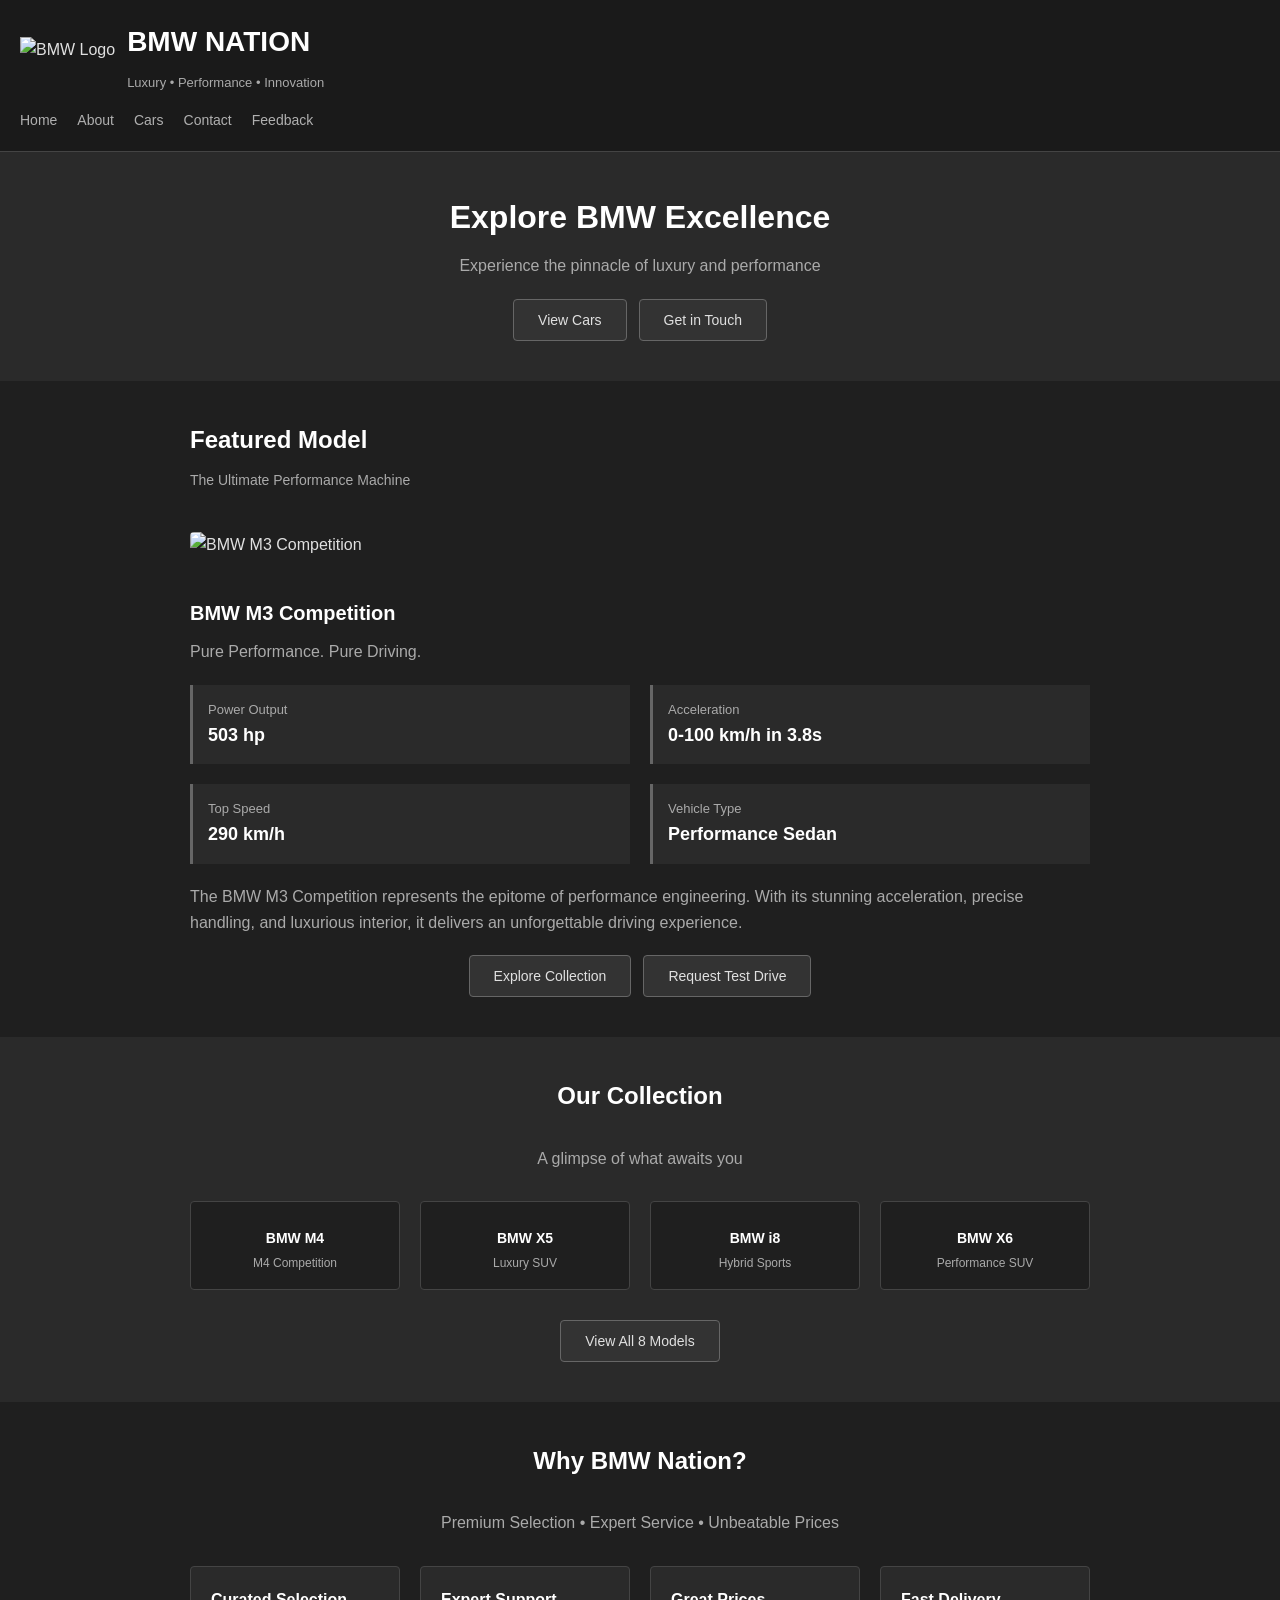
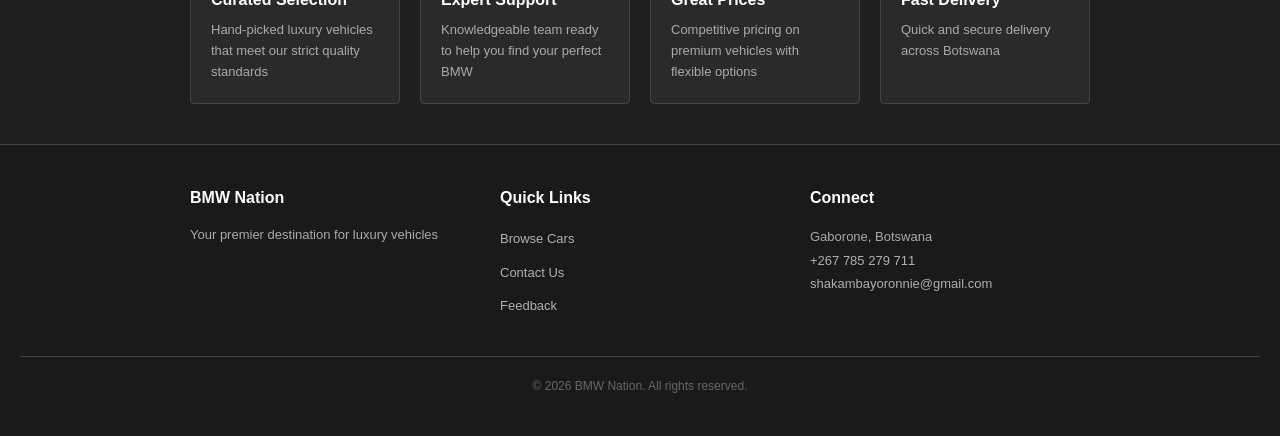
==== commit 57384e7f: "Update index.html" ====
--- a/index.html
+++ b/index.html
@@ -5,7 +5,7 @@
     <meta name="viewport" content="width=device-width, initial-scale=1.0">
     <meta name="description" content="BMW Nation - Explore luxury BMW vehicles with performance and innovation">
     <title>BMW Nation - Luxury Cars</title>
-    <link rel="stylesheet" href="styles.css">
+    <link rel="stylesheet" href="Styles.css">
 </head>
 <body>
     <!-- Header -->
--- a/Styles.css
+++ b/Styles.css
@@ -0,0 +1,327 @@
+/* BMW Nation - Dark Grey Theme */
+
+* {
+  margin: 0;
+  padding: 0;
+  box-sizing: border-box;
+}
+
+body {
+  background-color: #2a2a2a;
+  color: #e0e0e0;
+  font-family: Arial, sans-serif;
+  line-height: 1.6;
+}
+
+/* Header */
+header {
+  background-color: #1a1a1a;
+  padding: 20px;
+  border-bottom: 1px solid #444;
+}
+
+.logo {
+  display: flex;
+  align-items: center;
+  gap: 12px;
+  margin-bottom: 15px;
+}
+
+.logo img {
+  height: 40px;
+}
+
+h1 {
+  margin: 0;
+  font-size: 28px;
+  color: #fff;
+}
+
+.tagline {
+  font-size: 13px;
+  color: #aaa;
+  margin-top: 8px;
+}
+
+/* Navigation */
+nav {
+  display: flex;
+  gap: 20px;
+  margin-top: 15px;
+}
+
+nav a {
+  color: #b0b0b0;
+  text-decoration: none;
+  font-size: 14px;
+  transition: color 0.3s;
+}
+
+nav a:hover {
+  color: #fff;
+}
+
+/* Hero Section */
+.hero {
+  background-color: #2a2a2a;
+  padding: 40px 20px;
+  text-align: center;
+}
+
+.hero h2 {
+  font-size: 32px;
+  margin: 0 0 10px 0;
+  color: #fff;
+}
+
+.hero p {
+  font-size: 16px;
+  color: #aaa;
+  margin: 0 0 20px 0;
+}
+
+/* Buttons */
+.buttons {
+  display: flex;
+  gap: 12px;
+  justify-content: center;
+  flex-wrap: wrap;
+}
+
+button {
+  padding: 12px 24px;
+  border: 1px solid #666;
+  background-color: #333;
+  color: #e0e0e0;
+  cursor: pointer;
+  border-radius: 4px;
+  font-size: 14px;
+  transition: all 0.3s;
+}
+
+button:hover {
+  background-color: #444;
+  border-color: #888;
+}
+
+/* Featured Section */
+.featured {
+  background-color: #1f1f1f;
+  padding: 40px 20px;
+}
+
+.featured-content {
+  max-width: 900px;
+  margin: 0 auto;
+}
+
+.featured h3 {
+  font-size: 24px;
+  margin: 0 0 10px 0;
+  color: #fff;
+}
+
+.featured-subtitle {
+  color: #aaa;
+  font-size: 14px;
+  margin: 0 0 20px 0;
+}
+
+.featured img {
+  width: 100%;
+  max-width: 500px;
+  border-radius: 4px;
+  margin: 20px 0;
+}
+
+/* Specs Grid */
+.specs {
+  display: grid;
+  grid-template-columns: repeat(2, 1fr);
+  gap: 20px;
+  margin: 20px 0;
+}
+
+.spec-item {
+  padding: 15px;
+  background-color: #2a2a2a;
+  border-left: 3px solid #666;
+}
+
+.spec-item .label {
+  font-size: 13px;
+  color: #aaa;
+}
+
+.spec-item .value {
+  font-size: 18px;
+  font-weight: bold;
+  color: #fff;
+}
+
+/* Collection Section */
+.collection {
+  background-color: #2a2a2a;
+  padding: 40px 20px;
+}
+
+.collection-title {
+  text-align: center;
+  color: #fff;
+  font-size: 24px;
+  margin-bottom: 30px;
+}
+
+.cars-grid {
+  display: grid;
+  grid-template-columns: repeat(auto-fit, minmax(180px, 1fr));
+  gap: 20px;
+  max-width: 900px;
+  margin: 0 auto 30px;
+}
+
+.car-card {
+  background-color: #1f1f1f;
+  padding: 15px;
+  border-radius: 4px;
+  text-align: center;
+  border: 1px solid #444;
+}
+
+.car-card img {
+  width: 100%;
+  border-radius: 4px;
+  margin-bottom: 10px;
+}
+
+.car-card h4 {
+  margin: 10px 0 5px 0;
+  color: #fff;
+  font-size: 14px;
+}
+
+.car-card p {
+  margin: 0;
+  color: #aaa;
+  font-size: 12px;
+}
+
+/* Why Section */
+.why-section {
+  background-color: #1f1f1f;
+  padding: 40px 20px;
+}
+
+.why-title {
+  text-align: center;
+  color: #fff;
+  font-size: 24px;
+  margin-bottom: 30px;
+}
+
+.features {
+  display: grid;
+  grid-template-columns: repeat(auto-fit, minmax(200px, 1fr));
+  gap: 20px;
+  max-width: 900px;
+  margin: 0 auto;
+}
+
+.feature {
+  background-color: #2a2a2a;
+  padding: 20px;
+  border-radius: 4px;
+  border: 1px solid #444;
+}
+
+.feature-title {
+  font-weight: bold;
+  color: #fff;
+  margin-bottom: 8px;
+}
+
+.feature-desc {
+  font-size: 13px;
+  color: #aaa;
+}
+
+/* Footer */
+footer {
+  background-color: #1a1a1a;
+  padding: 40px 20px;
+  border-top: 1px solid #444;
+}
+
+.footer-content {
+  max-width: 900px;
+  margin: 0 auto;
+  display: grid;
+  grid-template-columns: repeat(auto-fit, minmax(200px, 1fr));
+  gap: 30px;
+}
+
+.footer-section h3 {
+  color: #fff;
+  font-size: 16px;
+  margin: 0 0 15px 0;
+}
+
+.footer-section ul {
+  list-style: none;
+  padding: 0;
+  margin: 0;
+}
+
+.footer-section ul li {
+  margin-bottom: 8px;
+}
+
+.footer-section a {
+  color: #b0b0b0;
+  text-decoration: none;
+  font-size: 13px;
+  transition: color 0.3s;
+}
+
+.footer-section a:hover {
+  color: #fff;
+}
+
+.contact-info {
+  font-size: 13px;
+  color: #aaa;
+  line-height: 1.8;
+}
+
+.contact-info a {
+  color: #b0b0b0;
+}
+
+.copyright {
+  text-align: center;
+  margin-top: 30px;
+  padding-top: 20px;
+  border-top: 1px solid #444;
+  color: #666;
+  font-size: 12px;
+}
+
+/* Responsive */
+@media (max-width: 768px) {
+  .specs {
+    grid-template-columns: 1fr;
+  }
+
+  nav {
+    flex-wrap: wrap;
+    gap: 10px;
+  }
+
+  .buttons {
+    flex-direction: column;
+  }
+
+  button {
+    width: 100%;
+  }
+}
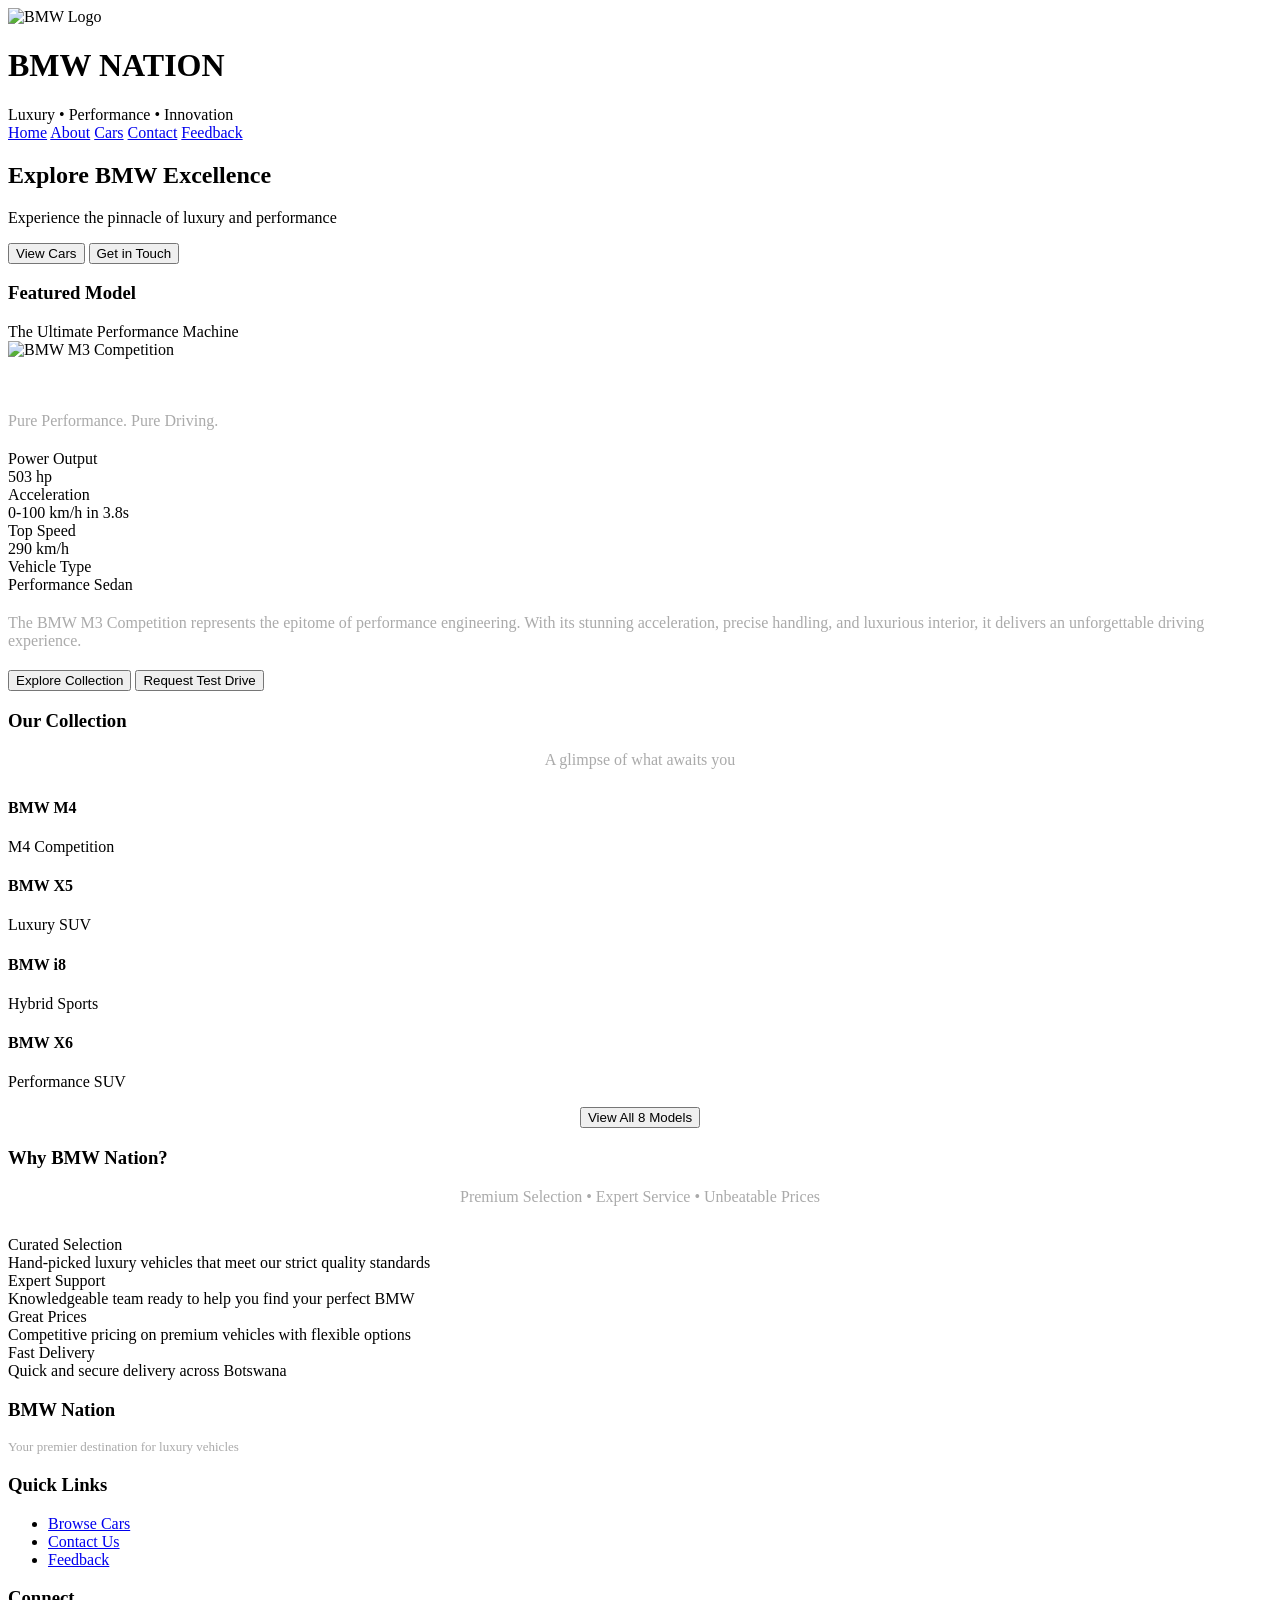
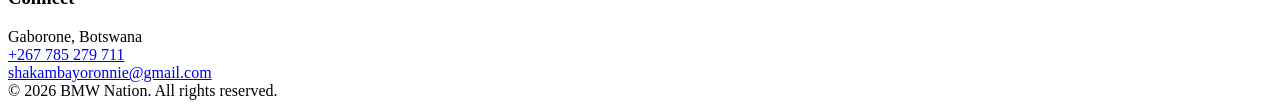
==== commit 5f9b0df8: "Update index.html" ====
--- a/index.html
+++ b/index.html
@@ -5,16 +5,18 @@
     <meta name="viewport" content="width=device-width, initial-scale=1.0">
     <meta name="description" content="BMW Nation - Explore luxury BMW vehicles with performance and innovation">
     <title>BMW Nation - Luxury Cars</title>
-    <link rel="stylesheet" href="Styles.css">
+    <link rel="stylesheet" href="styles.css">
 </head>
 <body>
     <!-- Header -->
     <header>
-        <div class="logo">
-            <img src="https://upload.wikimedia.org/wikipedia/commons/4/44/BMW.svg" alt="BMW Logo">
-            <div>
-                <h1>BMW NATION</h1>
-                <div class="tagline">Luxury • Performance • Innovation</div>
+        <div style="display: flex; align-items: center; justify-content: space-between;">
+            <div class="logo">
+                <img src="https://upload.wikimedia.org/wikipedia/commons/4/44/BMW.svg" alt="BMW Logo">
+                <div class="logo-text">
+                    <h1>BMW NATION</h1>
+                    <div class="tagline">Luxury • Performance • Innovation</div>
+                </div>
             </div>
         </div>
         <nav>
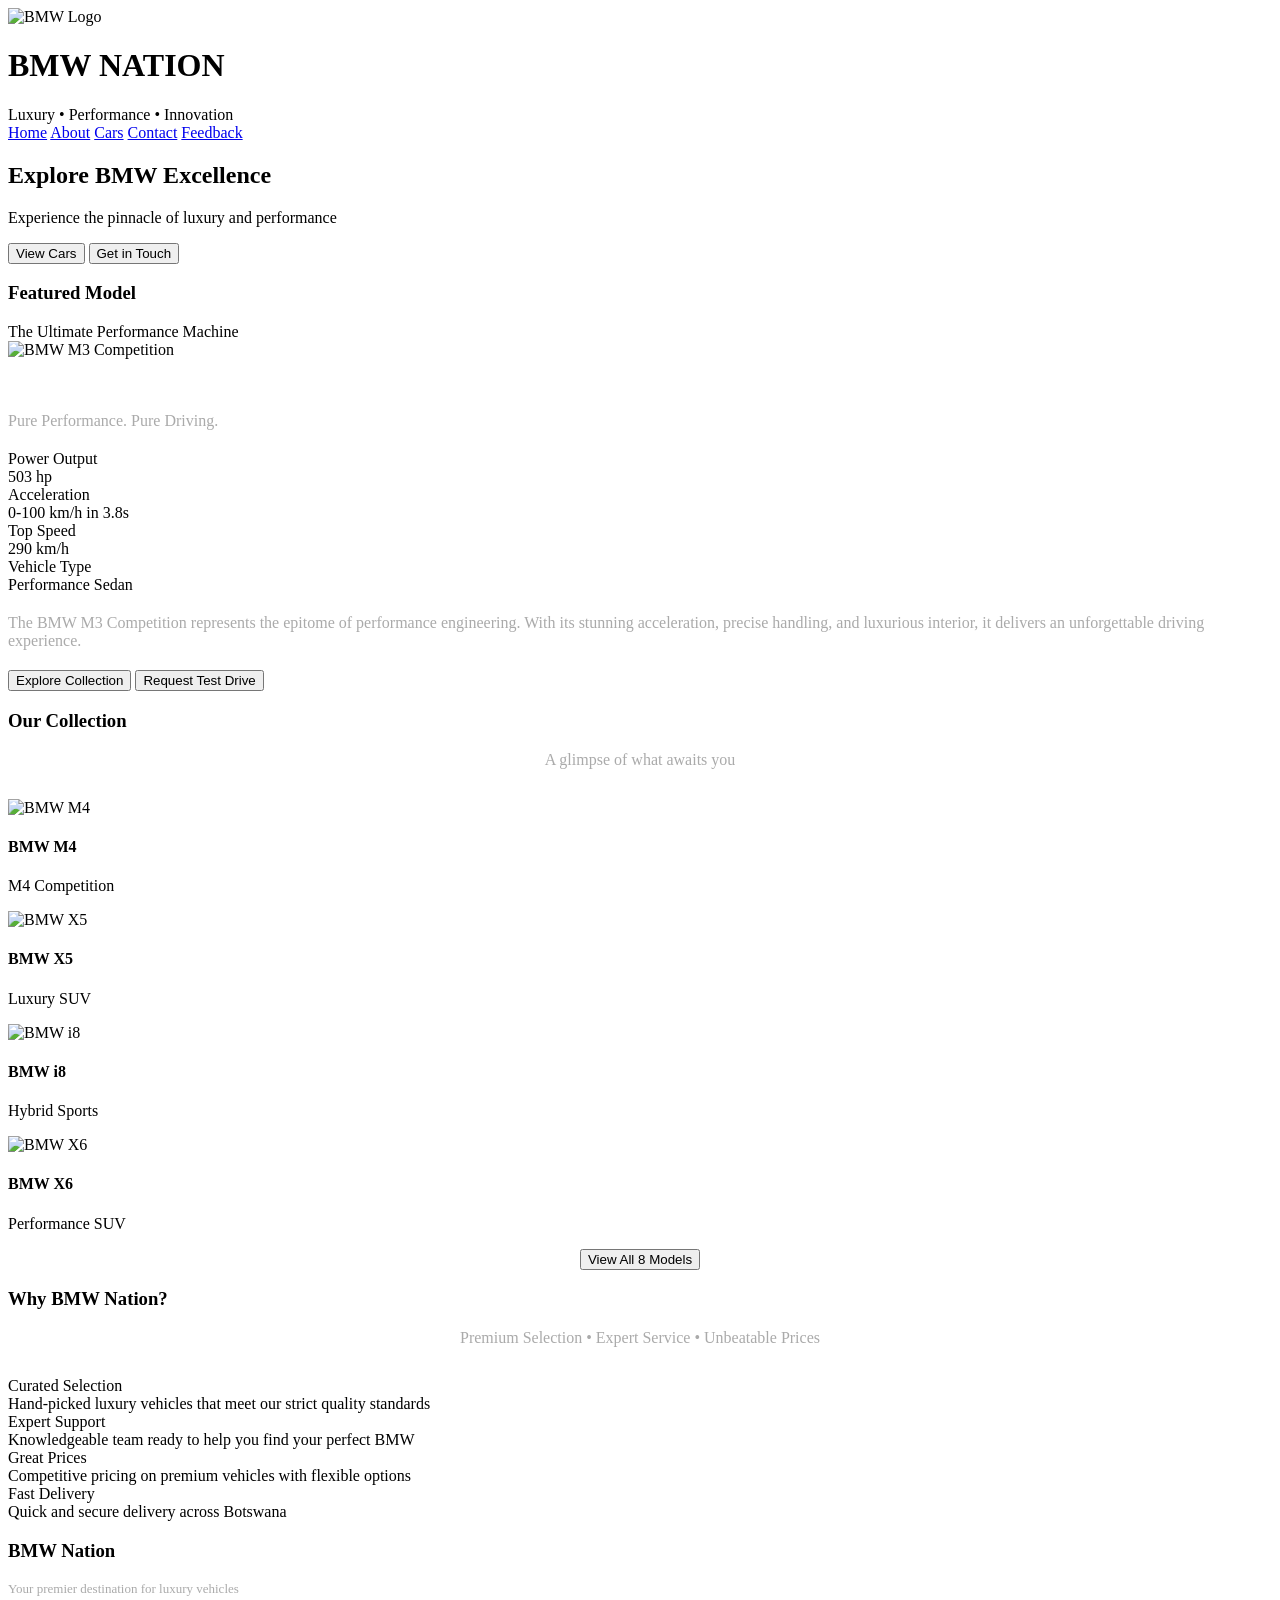
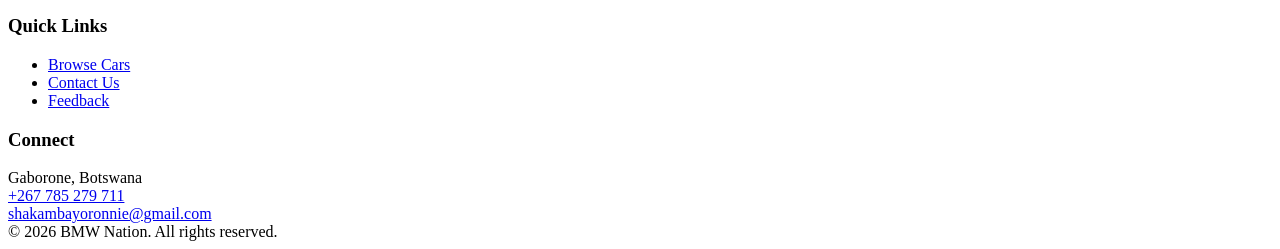
==== commit a9c91e88: "Update index.html" ====
--- a/index.html
+++ b/index.html
@@ -84,18 +84,22 @@
 
         <div class="cars-grid">
             <div class="car-card">
+                <img src="https://upload.wikimedia.org/wikipedia/commons/c/c9/BMW_M4_Coupe_%28F82%29_front.JPG" alt="BMW M4">
                 <h4>BMW M4</h4>
                 <p>M4 Competition</p>
             </div>
             <div class="car-card">
+                <img src="https://upload.wikimedia.org/wikipedia/commons/6/69/2024_BMW_X5.jpg" alt="BMW X5">
                 <h4>BMW X5</h4>
                 <p>Luxury SUV</p>
             </div>
             <div class="car-card">
+                <img src="https://upload.wikimedia.org/wikipedia/commons/b/b5/BMW_i8_%28I12%29_front.JPG" alt="BMW i8">
                 <h4>BMW i8</h4>
                 <p>Hybrid Sports</p>
             </div>
             <div class="car-card">
+                <img src="https://upload.wikimedia.org/wikipedia/commons/1/15/BMW_X6_front.jpg" alt="BMW X6">
                 <h4>BMW X6</h4>
                 <p>Performance SUV</p>
             </div>
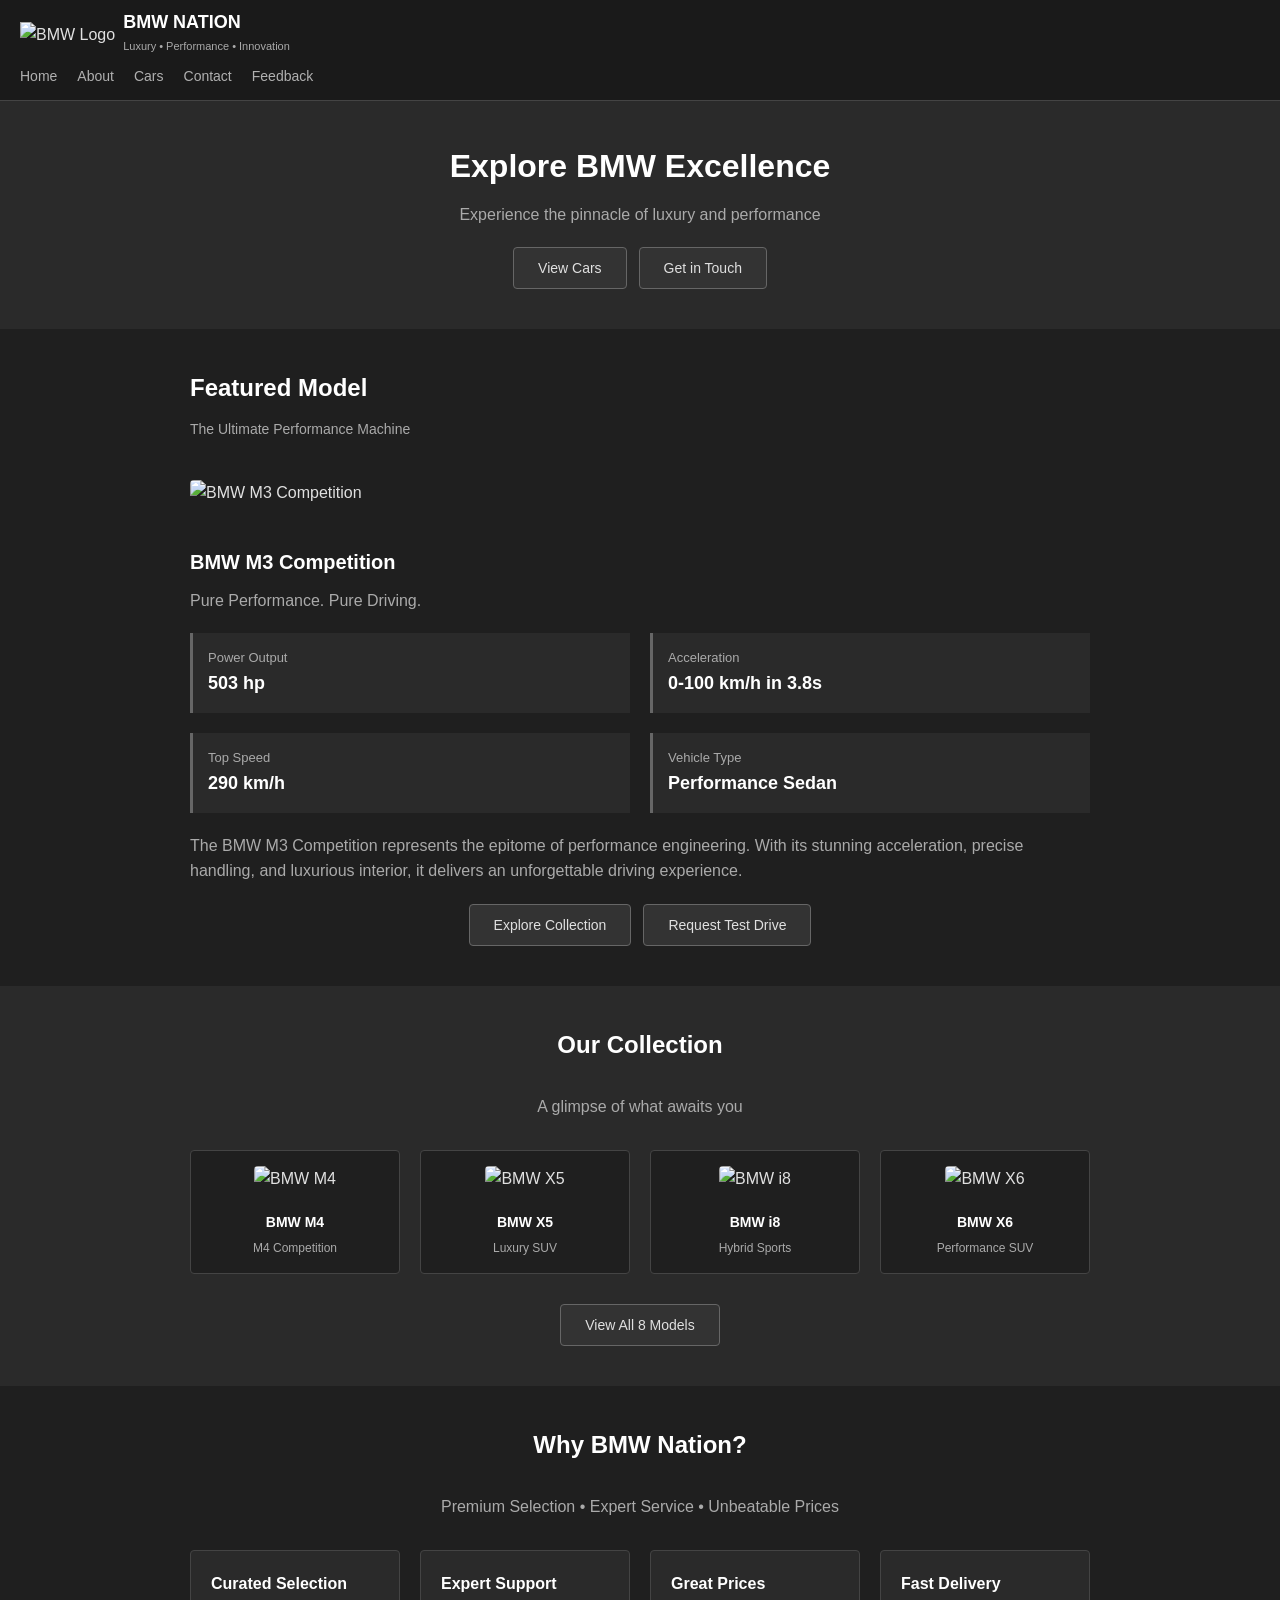
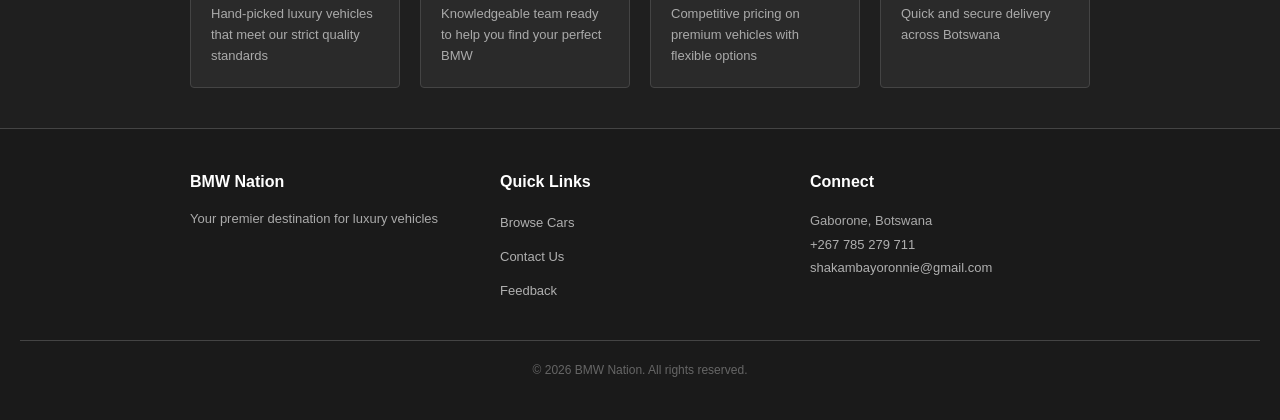
==== commit 7d549808: "Update index.html" ====
--- a/index.html
+++ b/index.html
@@ -5,7 +5,7 @@
     <meta name="viewport" content="width=device-width, initial-scale=1.0">
     <meta name="description" content="BMW Nation - Explore luxury BMW vehicles with performance and innovation">
     <title>BMW Nation - Luxury Cars</title>
-    <link rel="stylesheet" href="styles.css">
+    <link rel="stylesheet" href="Styles.css">
 </head>
 <body>
     <!-- Header -->
--- a/Styles.css
+++ b/Styles.css
@@ -0,0 +1,945 @@
+/* BMW Nation - Dark Grey Theme */
+
+* {
+  margin: 0;
+  padding: 0;
+  box-sizing: border-box;
+}
+
+body {
+  background-color: #2a2a2a;
+  color: #e0e0e0;
+  font-family: Arial, sans-serif;
+  line-height: 1.6;
+}
+
+/* Header */
+header {
+  background-color: #1a1a1a;
+  padding: 12px 20px;
+  border-bottom: 1px solid #444;
+}
+
+.logo {
+  display: flex;
+  align-items: center;
+  gap: 8px;
+  margin-bottom: 0;
+}
+
+.logo img {
+  height: 24px;
+  flex-shrink: 0;
+}
+
+.logo-text {
+  display: flex;
+  flex-direction: column;
+  gap: 0;
+}
+
+h1 {
+  margin: 0;
+  font-size: 18px;
+  color: #fff;
+  line-height: 1.2;
+}
+
+.tagline {
+  font-size: 11px;
+  color: #aaa;
+  margin-top: 4px;
+}
+
+/* Navigation */
+nav {
+  display: flex;
+  gap: 20px;
+  margin-top: 10px;
+  align-items: center;
+}
+
+nav a {
+  color: #b0b0b0;
+  text-decoration: none;
+  font-size: 14px;
+  transition: color 0.3s;
+}
+
+nav a:hover {
+  color: #fff;
+}
+
+/* Hero Section */
+.hero {
+  background-color: #2a2a2a;
+  padding: 40px 20px;
+  text-align: center;
+}
+
+.hero h2 {
+  font-size: 32px;
+  margin: 0 0 10px 0;
+  color: #fff;
+}
+
+.hero p {
+  font-size: 16px;
+  color: #aaa;
+  margin: 0 0 20px 0;
+}
+
+/* Buttons */
+.buttons {
+  display: flex;
+  gap: 12px;
+  justify-content: center;
+  flex-wrap: wrap;
+}
+
+button {
+  padding: 12px 24px;
+  border: 1px solid #666;
+  background-color: #333;
+  color: #e0e0e0;
+  cursor: pointer;
+  border-radius: 4px;
+  font-size: 14px;
+  transition: all 0.3s;
+}
+
+button:hover {
+  background-color: #444;
+  border-color: #888;
+}
+
+/* Featured Section */
+.featured {
+  background-color: #1f1f1f;
+  padding: 40px 20px;
+}
+
+.featured-content {
+  max-width: 900px;
+  margin: 0 auto;
+}
+
+.featured h3 {
+  font-size: 24px;
+  margin: 0 0 10px 0;
+  color: #fff;
+}
+
+.featured-subtitle {
+  color: #aaa;
+  font-size: 14px;
+  margin: 0 0 20px 0;
+}
+
+.featured img {
+  width: 100%;
+  max-width: 500px;
+  border-radius: 4px;
+  margin: 20px 0;
+}
+
+/* Specs Grid */
+.specs {
+  display: grid;
+  grid-template-columns: repeat(2, 1fr);
+  gap: 20px;
+  margin: 20px 0;
+}
+
+.spec-item {
+  padding: 15px;
+  background-color: #2a2a2a;
+  border-left: 3px solid #666;
+}
+
+.spec-item .label {
+  font-size: 13px;
+  color: #aaa;
+}
+
+.spec-item .value {
+  font-size: 18px;
+  font-weight: bold;
+  color: #fff;
+}
+
+/* Collection Section */
+.collection {
+  background-color: #2a2a2a;
+  padding: 40px 20px;
+}
+
+.collection-title {
+  text-align: center;
+  color: #fff;
+  font-size: 24px;
+  margin-bottom: 30px;
+}
+
+.cars-grid {
+  display: grid;
+  grid-template-columns: repeat(auto-fit, minmax(180px, 1fr));
+  gap: 20px;
+  max-width: 900px;
+  margin: 0 auto 30px;
+}
+
+.car-card {
+  background-color: #1f1f1f;
+  padding: 15px;
+  border-radius: 4px;
+  text-align: center;
+  border: 1px solid #444;
+}
+
+.car-card img {
+  width: 100%;
+  border-radius: 4px;
+  margin-bottom: 10px;
+}
+
+.car-card h4 {
+  margin: 10px 0 5px 0;
+  color: #fff;
+  font-size: 14px;
+}
+
+.car-card p {
+  margin: 0;
+  color: #aaa;
+  font-size: 12px;
+}
+
+/* Why Section */
+.why-section {
+  background-color: #1f1f1f;
+  padding: 40px 20px;
+}
+
+.why-title {
+  text-align: center;
+  color: #fff;
+  font-size: 24px;
+  margin-bottom: 30px;
+}
+
+.features {
+  display: grid;
+  grid-template-columns: repeat(auto-fit, minmax(200px, 1fr));
+  gap: 20px;
+  max-width: 900px;
+  margin: 0 auto;
+}
+
+.feature {
+  background-color: #2a2a2a;
+  padding: 20px;
+  border-radius: 4px;
+  border: 1px solid #444;
+}
+
+.feature-title {
+  font-weight: bold;
+  color: #fff;
+  margin-bottom: 8px;
+}
+
+.feature-desc {
+  font-size: 13px;
+  color: #aaa;
+}
+
+/* Footer */
+footer {
+  background-color: #1a1a1a;
+  padding: 40px 20px;
+  border-top: 1px solid #444;
+}
+
+.footer-content {
+  max-width: 900px;
+  margin: 0 auto;
+  display: grid;
+  grid-template-columns: repeat(auto-fit, minmax(200px, 1fr));
+  gap: 30px;
+}
+
+.footer-section h3 {
+  color: #fff;
+  font-size: 16px;
+  margin: 0 0 15px 0;
+}
+
+.footer-section ul {
+  list-style: none;
+  padding: 0;
+  margin: 0;
+}
+
+.footer-section ul li {
+  margin-bottom: 8px;
+}
+
+.footer-section a {
+  color: #b0b0b0;
+  text-decoration: none;
+  font-size: 13px;
+  transition: color 0.3s;
+}
+
+.footer-section a:hover {
+  color: #fff;
+}
+
+.contact-info {
+  font-size: 13px;
+  color: #aaa;
+  line-height: 1.8;
+}
+
+.contact-info a {
+  color: #b0b0b0;
+}
+
+.copyright {
+  text-align: center;
+  margin-top: 30px;
+  padding-top: 20px;
+  border-top: 1px solid #444;
+  color: #666;
+  font-size: 12px;
+}
+
+/* ── Navigation links (used on inner pages) ── */
+.nav-link {
+  color: #b0b0b0;
+  text-decoration: none;
+  font-size: 14px;
+  transition: color 0.3s;
+  padding: 4px 0;
+}
+
+.nav-link:hover {
+  color: #fff;
+}
+
+.nav-link.active {
+  color: #fff;
+  border-bottom: 2px solid #fff;
+}
+
+/* ── Shared buttons ── */
+.btn {
+  display: inline-block;
+  padding: 10px 20px;
+  border: 1px solid #666;
+  background-color: #333;
+  color: #e0e0e0;
+  cursor: pointer;
+  border-radius: 4px;
+  font-size: 14px;
+  text-decoration: none;
+  transition: all 0.3s;
+}
+
+.btn:hover {
+  background-color: #444;
+  border-color: #888;
+  color: #fff;
+}
+
+.btn-primary {
+  background-color: #555;
+  border-color: #888;
+  color: #fff;
+}
+
+.btn-primary:hover {
+  background-color: #666;
+}
+
+.btn-secondary {
+  background-color: transparent;
+  border-color: #666;
+  color: #ccc;
+}
+
+.btn-secondary:hover {
+  background-color: #333;
+  color: #fff;
+}
+
+.btn-block {
+  display: block;
+  width: 100%;
+  text-align: center;
+}
+
+.btn-small {
+  padding: 6px 14px;
+  font-size: 12px;
+}
+
+.btn-lg {
+  padding: 14px 28px;
+  font-size: 16px;
+}
+
+.btn-pagination {
+  padding: 8px 16px;
+  font-size: 13px;
+}
+
+.btn-pagination:disabled {
+  opacity: 0.4;
+  cursor: not-allowed;
+}
+
+/* ── Footer bottom bar ── */
+.footer-bottom {
+  text-align: center;
+  margin-top: 30px;
+  padding-top: 20px;
+  border-top: 1px solid #444;
+  color: #666;
+  font-size: 12px;
+}
+
+.footer-section h4 {
+  color: #fff;
+  font-size: 16px;
+  margin: 0 0 15px 0;
+}
+
+.footer-section p {
+  color: #aaa;
+  font-size: 13px;
+  margin: 0 0 6px 0;
+}
+
+/* ── Cars / Showroom page ── */
+.showroom-hero {
+  background-color: #1f1f1f;
+  padding: 40px 20px;
+  text-align: center;
+  border-bottom: 1px solid #444;
+}
+
+.showroom-hero h2 {
+  color: #fff;
+  font-size: 28px;
+  margin: 0 0 8px 0;
+}
+
+.showroom-hero p {
+  color: #aaa;
+  font-size: 15px;
+}
+
+.showroom-hero-content {
+  max-width: 700px;
+  margin: 0 auto;
+}
+
+.showroom {
+  padding: 30px 20px;
+  max-width: 960px;
+  margin: 0 auto;
+}
+
+.car-grid {
+  display: grid;
+  grid-template-columns: repeat(auto-fit, minmax(220px, 1fr));
+  gap: 24px;
+  margin-bottom: 30px;
+}
+
+.car-image-wrapper {
+  position: relative;
+  overflow: hidden;
+  border-radius: 4px 4px 0 0;
+  background-color: #111;
+  height: 180px;
+  margin: 0;
+}
+
+.car-image-wrapper img {
+  width: 100%;
+  height: 100%;
+  object-fit: cover;
+  display: block;
+}
+
+.car-badge {
+  position: absolute;
+  top: 10px;
+  left: 10px;
+  background-color: rgba(0,0,0,0.7);
+  color: #fff;
+  font-size: 11px;
+  padding: 3px 8px;
+  border-radius: 3px;
+  border: 1px solid #666;
+}
+
+.car-body {
+  padding: 14px;
+}
+
+.car-body h3 {
+  color: #fff;
+  font-size: 15px;
+  margin: 0 0 6px 0;
+}
+
+.car-specs {
+  color: #aaa;
+  font-size: 12px;
+  margin: 0 0 8px 0;
+}
+
+.car-price {
+  color: #e0e0e0;
+  font-size: 16px;
+  font-weight: bold;
+  margin: 0 0 12px 0;
+}
+
+.pagination-container {
+  display: flex;
+  align-items: center;
+  justify-content: center;
+  gap: 16px;
+  padding: 20px 0;
+}
+
+.page-info {
+  color: #aaa;
+  font-size: 13px;
+}
+
+.cta-section {
+  background-color: #1f1f1f;
+  padding: 50px 20px;
+  text-align: center;
+  border-top: 1px solid #444;
+}
+
+.cta-section h2 {
+  color: #fff;
+  font-size: 24px;
+  margin: 0 0 10px 0;
+}
+
+.cta-section p {
+  color: #aaa;
+  font-size: 15px;
+  margin: 0 0 20px 0;
+}
+
+/* ── About page ── */
+.about-hero {
+  background-color: #1f1f1f;
+  padding: 40px 20px;
+  text-align: center;
+  border-bottom: 1px solid #444;
+}
+
+.about-hero h2 {
+  color: #fff;
+  font-size: 28px;
+  margin: 0 0 8px 0;
+}
+
+.about-hero p {
+  color: #aaa;
+  font-size: 15px;
+}
+
+.about-hero-content {
+  max-width: 700px;
+  margin: 0 auto;
+}
+
+.about-content {
+  max-width: 900px;
+  margin: 0 auto;
+  padding: 30px 20px;
+  display: flex;
+  flex-direction: column;
+  gap: 30px;
+}
+
+.about-article {
+  background-color: #1f1f1f;
+  padding: 28px;
+  border-radius: 4px;
+  border: 1px solid #444;
+}
+
+.about-article h3 {
+  color: #fff;
+  font-size: 20px;
+  margin: 0 0 14px 0;
+}
+
+.about-article p {
+  color: #aaa;
+  font-size: 14px;
+  line-height: 1.7;
+}
+
+.features-list {
+  display: grid;
+  grid-template-columns: repeat(auto-fit, minmax(180px, 1fr));
+  gap: 16px;
+}
+
+.feature-item {
+  background-color: #2a2a2a;
+  padding: 16px;
+  border-radius: 4px;
+  border: 1px solid #444;
+}
+
+.feature-item strong {
+  display: block;
+  color: #fff;
+  margin-bottom: 6px;
+  font-size: 14px;
+}
+
+.feature-item p {
+  margin: 0;
+  font-size: 13px;
+}
+
+.stats-grid {
+  display: grid;
+  grid-template-columns: repeat(auto-fit, minmax(120px, 1fr));
+  gap: 20px;
+  text-align: center;
+}
+
+.stat {
+  display: flex;
+  flex-direction: column;
+  align-items: center;
+  gap: 6px;
+}
+
+.stat-number {
+  font-size: 32px;
+  font-weight: bold;
+  color: #fff;
+}
+
+.stat-label {
+  font-size: 12px;
+  color: #aaa;
+}
+
+.cta-article {
+  text-align: center;
+}
+
+.cta-article h3 {
+  color: #fff;
+}
+
+.cta-buttons {
+  display: flex;
+  gap: 12px;
+  justify-content: center;
+  flex-wrap: wrap;
+  margin-top: 16px;
+}
+
+/* ── Contact page ── */
+.contact-hero {
+  background-color: #1f1f1f;
+  padding: 40px 20px;
+  text-align: center;
+  border-bottom: 1px solid #444;
+}
+
+.contact-hero h2 {
+  color: #fff;
+  font-size: 28px;
+  margin: 0 0 8px 0;
+}
+
+.contact-hero p {
+  color: #aaa;
+  font-size: 15px;
+}
+
+.contact-hero-content {
+  max-width: 700px;
+  margin: 0 auto;
+}
+
+.contact-section {
+  padding: 30px 20px;
+  max-width: 960px;
+  margin: 0 auto;
+}
+
+.contact-grid {
+  display: grid;
+  grid-template-columns: repeat(auto-fit, minmax(280px, 1fr));
+  gap: 24px;
+}
+
+.contact-info-card,
+.contact-form-card {
+  background-color: #1f1f1f;
+  padding: 28px;
+  border-radius: 4px;
+  border: 1px solid #444;
+}
+
+.contact-info-card h3,
+.contact-form-card h3 {
+  color: #fff;
+  font-size: 18px;
+  margin: 0 0 20px 0;
+}
+
+.info-item {
+  display: flex;
+  gap: 14px;
+  margin-bottom: 18px;
+  align-items: flex-start;
+}
+
+.info-icon {
+  width: 10px;
+  height: 10px;
+  background-color: #888;
+  border-radius: 50%;
+  margin-top: 5px;
+  flex-shrink: 0;
+}
+
+.info-label {
+  color: #888;
+  font-size: 11px;
+  text-transform: uppercase;
+  letter-spacing: 0.05em;
+  margin: 0 0 2px 0;
+}
+
+.info-text {
+  color: #ddd;
+  font-size: 14px;
+  margin: 0;
+}
+
+.info-text a {
+  color: #ddd;
+  text-decoration: none;
+}
+
+.info-text a:hover {
+  color: #fff;
+}
+
+/* ── Shared form styles ── */
+.form-group {
+  margin-bottom: 16px;
+}
+
+.form-group label {
+  display: block;
+  color: #ccc;
+  font-size: 13px;
+  margin-bottom: 6px;
+}
+
+.form-group input,
+.form-group textarea,
+.form-group select {
+  width: 100%;
+  padding: 10px 12px;
+  background-color: #2a2a2a;
+  border: 1px solid #555;
+  border-radius: 4px;
+  color: #e0e0e0;
+  font-size: 14px;
+  font-family: inherit;
+  transition: border-color 0.2s;
+}
+
+.form-group input:focus,
+.form-group textarea:focus {
+  outline: none;
+  border-color: #888;
+}
+
+.error-message {
+  display: none;
+  color: #e07070;
+  font-size: 12px;
+  margin-top: 4px;
+}
+
+.success-message {
+  background-color: #2a3a2a;
+  border: 1px solid #4a7a4a;
+  color: #90c090;
+  padding: 12px;
+  border-radius: 4px;
+  font-size: 14px;
+  margin-top: 12px;
+  text-align: center;
+}
+
+/* ── Feedback page ── */
+.feedback-hero {
+  background-color: #1f1f1f;
+  padding: 40px 20px;
+  text-align: center;
+  border-bottom: 1px solid #444;
+}
+
+.feedback-hero h2 {
+  color: #fff;
+  font-size: 28px;
+  margin: 0 0 8px 0;
+}
+
+.feedback-hero p {
+  color: #aaa;
+  font-size: 15px;
+}
+
+.feedback-hero-content {
+  max-width: 700px;
+  margin: 0 auto;
+}
+
+.feedback-section {
+  padding: 30px 20px;
+  max-width: 960px;
+  margin: 0 auto;
+}
+
+.feedback-grid {
+  display: grid;
+  grid-template-columns: repeat(auto-fit, minmax(280px, 1fr));
+  gap: 24px;
+}
+
+.feedback-form-card,
+.feedback-list-card {
+  background-color: #1f1f1f;
+  padding: 28px;
+  border-radius: 4px;
+  border: 1px solid #444;
+}
+
+.feedback-form-card h3,
+.feedback-list-card h3 {
+  color: #fff;
+  font-size: 18px;
+  margin: 0 0 20px 0;
+}
+
+.rating-input {
+  display: flex;
+  align-items: center;
+  gap: 12px;
+}
+
+.rating-input input[type="range"] {
+  flex: 1;
+  accent-color: #888;
+}
+
+#rating-display {
+  color: #ddd;
+  font-size: 14px;
+  min-width: 50px;
+}
+
+.feedback-card {
+  background-color: #2a2a2a;
+  border: 1px solid #444;
+  border-radius: 4px;
+  padding: 14px;
+  margin-bottom: 14px;
+}
+
+.feedback-header {
+  display: flex;
+  justify-content: space-between;
+  align-items: center;
+  margin-bottom: 8px;
+}
+
+.feedback-header h4 {
+  color: #fff;
+  font-size: 14px;
+  margin: 0;
+}
+
+.feedback-rating {
+  color: #d4a843;
+  font-size: 14px;
+  letter-spacing: 1px;
+}
+
+.feedback-message {
+  color: #ccc;
+  font-size: 13px;
+  margin: 0 0 8px 0;
+  line-height: 1.6;
+}
+
+.feedback-meta {
+  color: #666;
+  font-size: 11px;
+  margin: 0;
+}
+
+.empty-state {
+  color: #666;
+  font-size: 14px;
+  text-align: center;
+  padding: 30px 0;
+}
+
+/* ── Responsive ── */
+@media (max-width: 768px) {
+  .specs {
+    grid-template-columns: 1fr;
+  }
+
+  nav {
+    flex-wrap: wrap;
+    gap: 10px;
+  }
+
+  .buttons {
+    flex-direction: column;
+  }
+
+  button {
+    width: 100%;
+  }
+
+  .car-grid {
+    grid-template-columns: 1fr;
+  }
+
+  .contact-grid,
+  .feedback-grid {
+    grid-template-columns: 1fr;
+  }
+}
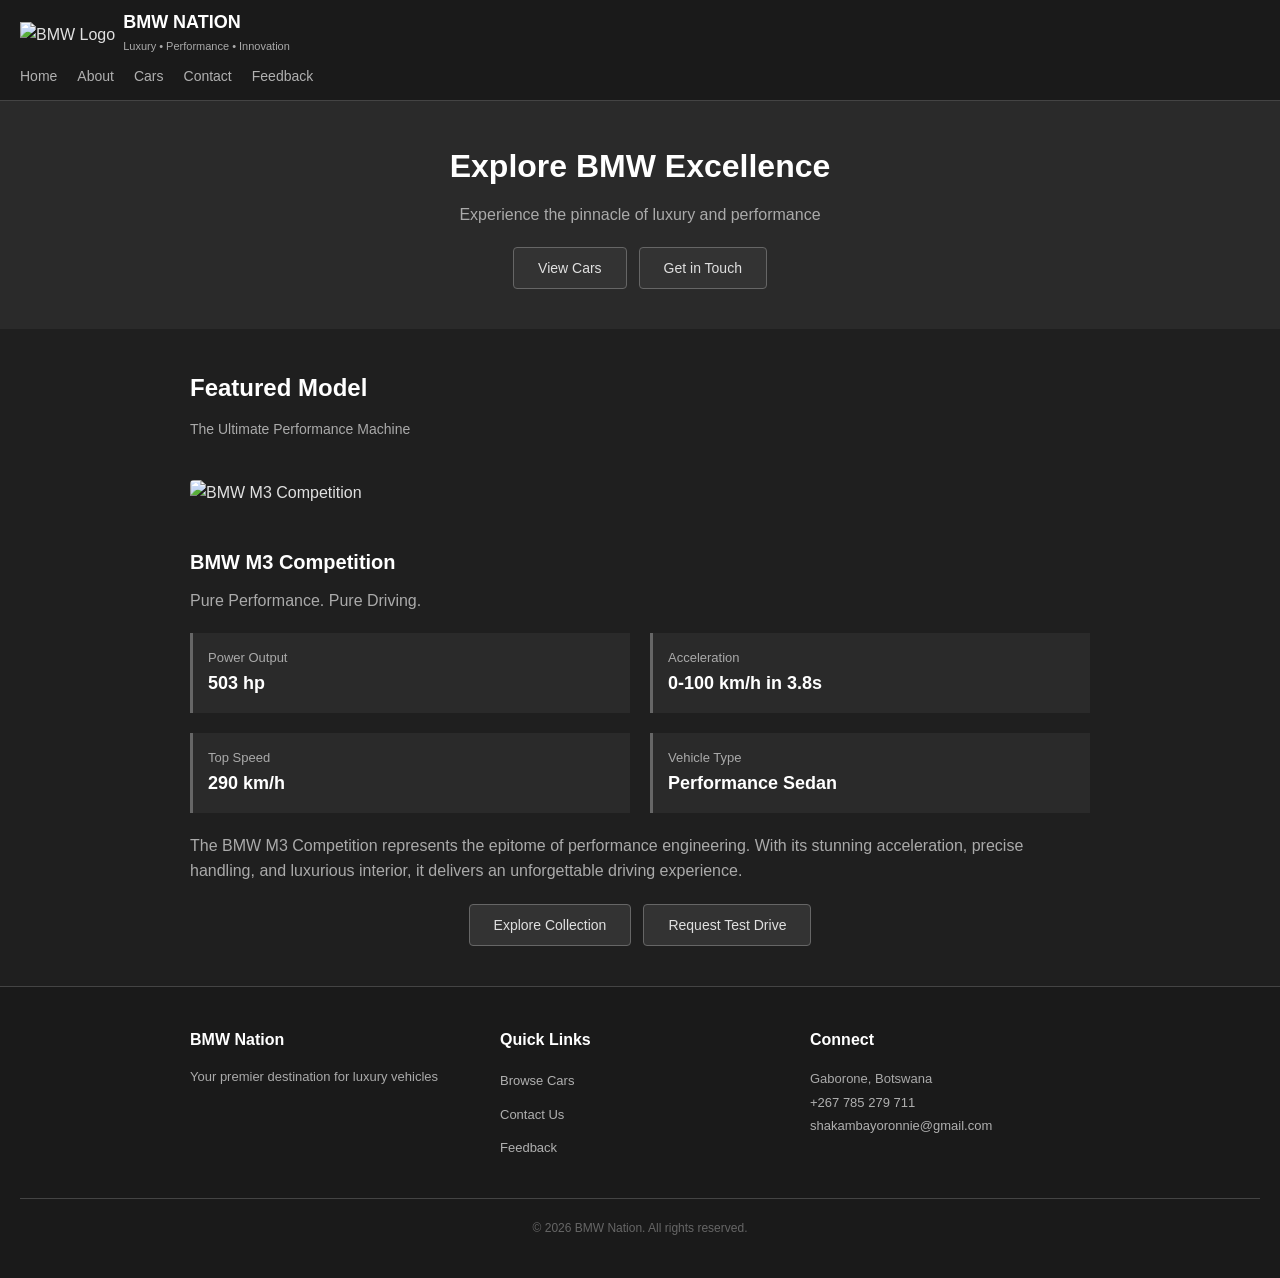
==== commit 1fd19dd2: "Update index.html" ====
--- a/index.html
+++ b/index.html
@@ -77,63 +77,7 @@
         </div>
     </section>
 
-    <!-- Collection Section -->
-    <section class="collection">
-        <h3 class="collection-title">Our Collection</h3>
-        <p style="text-align: center; color: #aaa; margin: 0 0 30px 0;">A glimpse of what awaits you</p>
-
-        <div class="cars-grid">
-            <div class="car-card">
-                <img src="https://upload.wikimedia.org/wikipedia/commons/c/c9/BMW_M4_Coupe_%28F82%29_front.JPG" alt="BMW M4">
-                <h4>BMW M4</h4>
-                <p>M4 Competition</p>
-            </div>
-            <div class="car-card">
-                <img src="https://upload.wikimedia.org/wikipedia/commons/6/69/2024_BMW_X5.jpg" alt="BMW X5">
-                <h4>BMW X5</h4>
-                <p>Luxury SUV</p>
-            </div>
-            <div class="car-card">
-                <img src="https://upload.wikimedia.org/wikipedia/commons/b/b5/BMW_i8_%28I12%29_front.JPG" alt="BMW i8">
-                <h4>BMW i8</h4>
-                <p>Hybrid Sports</p>
-            </div>
-            <div class="car-card">
-                <img src="https://upload.wikimedia.org/wikipedia/commons/1/15/BMW_X6_front.jpg" alt="BMW X6">
-                <h4>BMW X6</h4>
-                <p>Performance SUV</p>
-            </div>
-        </div>
-
-        <div style="text-align: center;">
-            <button onclick="window.location.href='Cars.html'">View All 8 Models</button>
-        </div>
-    </section>
-
-    <!-- Why BMW Nation Section -->
-    <section class="why-section">
-        <h3 class="why-title">Why BMW Nation?</h3>
-        <p style="text-align: center; color: #aaa; margin: 0 0 30px 0;">Premium Selection • Expert Service • Unbeatable Prices</p>
-
-        <div class="features">
-            <div class="feature">
-                <div class="feature-title">Curated Selection</div>
-                <div class="feature-desc">Hand-picked luxury vehicles that meet our strict quality standards</div>
-            </div>
-            <div class="feature">
-                <div class="feature-title">Expert Support</div>
-                <div class="feature-desc">Knowledgeable team ready to help you find your perfect BMW</div>
-            </div>
-            <div class="feature">
-                <div class="feature-title">Great Prices</div>
-                <div class="feature-desc">Competitive pricing on premium vehicles with flexible options</div>
-            </div>
-            <div class="feature">
-                <div class="feature-title">Fast Delivery</div>
-                <div class="feature-desc">Quick and secure delivery across Botswana</div>
-            </div>
-        </div>
-    </section>
+    
 
     <!-- Footer -->
     <footer>
